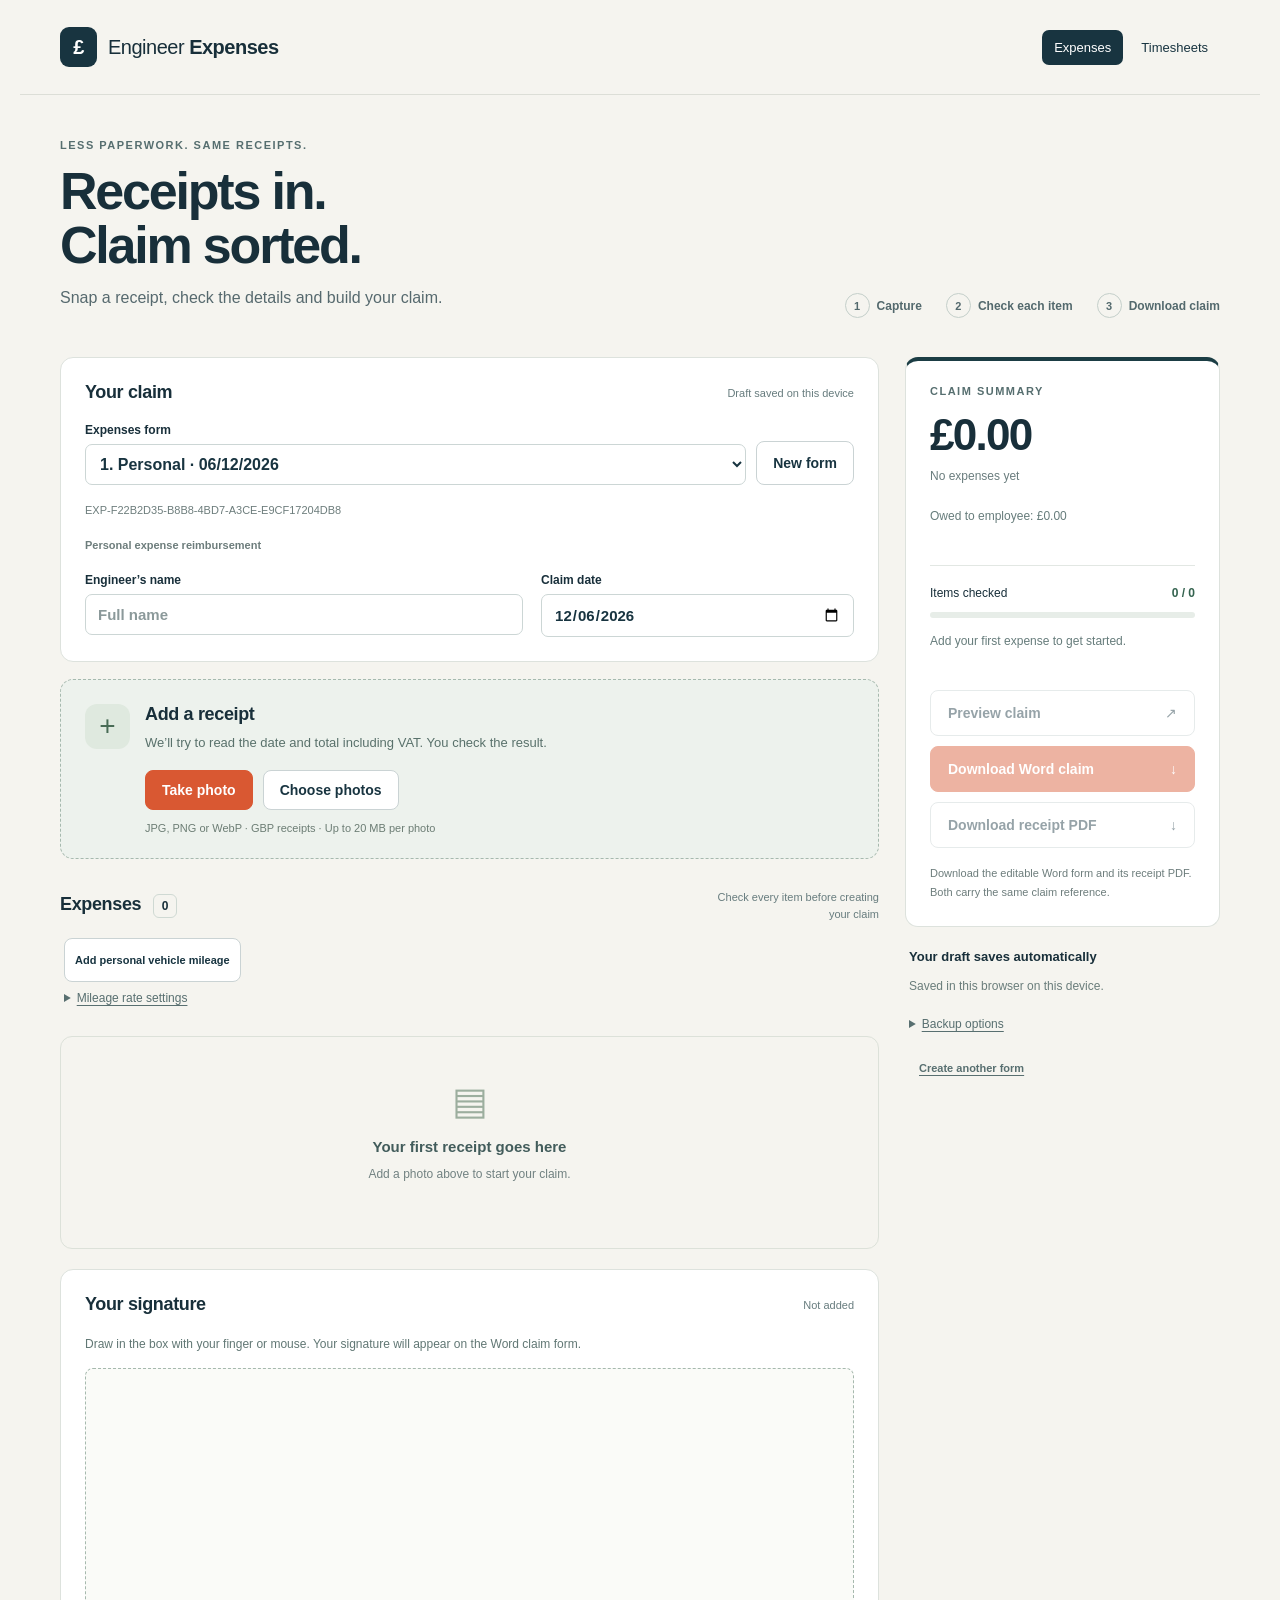
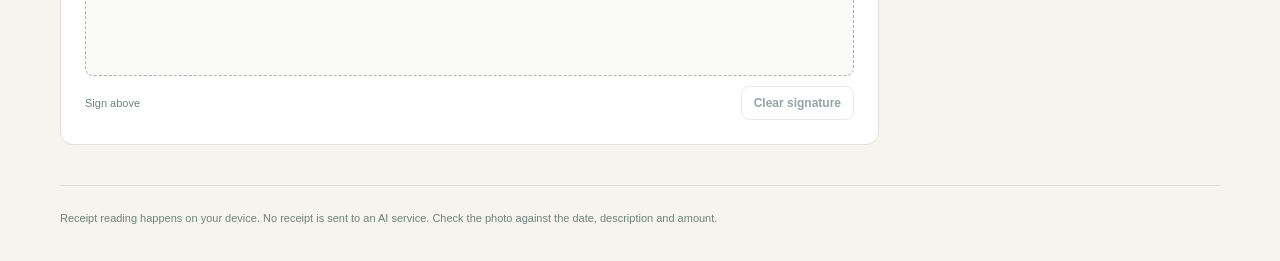
==== index.html @ 759368be "Split food expenses into shift and staying-away meal categories" ====
<!doctype html>
<html lang="en-GB">
<head><meta charset="utf-8"><meta name="viewport" content="width=device-width,initial-scale=1,viewport-fit=cover"><meta name="theme-color" content="#172c37"><meta name="apple-mobile-web-app-capable" content="yes"><meta name="apple-mobile-web-app-title" content="Expenses"><meta name="apple-mobile-web-app-status-bar-style" content="default"><title>Engineer Expenses</title><link rel="manifest" href="manifest.webmanifest"><link rel="apple-touch-icon" sizes="180x180" href="icons/icon-180.png"><link rel="icon" type="image/png" sizes="192x192" href="icons/icon-192.png"><link rel="stylesheet" href="style.css?v=forms-1"><script defer src="vendor/tesseract.min.js"></script><script defer src="vendor/jspdf.umd.min.js"></script><script defer src="core.js?v=food-types-1"></script><script defer src="claim-forms.js?v=forms-1"></script><script defer src="vendor/jszip.min.js"></script><script defer src="claim-export.js?v=forms-1"></script><script defer src="save-pdf.js"></script><script defer src="app.js?v=food-types-1"></script></head>
<body>
<header><div class="brand"><span class="brand-icon" aria-hidden="true">£</span><span>Engineer <strong>Expenses</strong></span></div><nav class="app-nav" aria-label="App sections"><a href="index.html" aria-current="page">Expenses</a><a href="timesheets.html">Timesheets</a></nav></header>
<main>
<section class="intro"><p class="eyebrow">LESS PAPERWORK. SAME RECEIPTS.</p><h1>Receipts in.<br>Claim sorted.</h1><p>Snap a receipt, check the details and build your claim.</p><div class="steps"><span><b>1</b> Capture</span><span><b>2</b> Check each item</span><span><b>3</b> Download claim</span></div></section>
<div class="workspace">
<div class="entry">
<section class="panel claim-details"><div class="section-heading"><h2>Your claim</h2><span id="save-status" role="status">Opening draft…</span></div>
<div class="form-picker"><label>Expenses form<select id="form-select" aria-label="Expenses form"></select></label><button type="button" id="add-form">New form</button></div>
<p id="form-reference" class="pack-note"></p><p id="form-purpose" class="pack-note"></p>
<div class="two-fields"><label>Engineer’s name<input id="engineer" autocomplete="name" maxlength="80" placeholder="Full name"></label><label>Claim date<input type="date" id="claim-date"></label></div></section>
<section class="capture panel"><div class="capture-mark" aria-hidden="true">+</div><div><h2>Add a receipt</h2><p>We’ll try to read the date and total including VAT. You check the result.</p></div><div class="capture-buttons"><button class="primary" id="camera">Take photo</button><button id="upload">Choose photos</button></div><small>JPG, PNG or WebP · GBP receipts · Up to 20 MB per photo</small><input hidden type="file" id="camera-file" accept="image/jpeg,image/png,image/webp" capture="environment"><input hidden type="file" id="receipt-file" multiple accept="image/jpeg,image/png,image/webp"></section>
<div class="section-heading receipt-heading"><h2>Expenses <span id="receipt-count">0</span></h2><span>Check every item before creating your claim</span></div>
<div id="receipts"></div>
<div id="reading" class="reading" hidden><div><span id="reading-text" role="status">Reading receipt…</span><button id="stop-reading" class="text-button">Enter manually</button></div><progress id="progress" max="1" value="0"></progress></div>
<section id="add-another" class="panel add-another" hidden aria-labelledby="add-another-title">
<h2 id="add-another-title">Add another receipt</h2>
<div class="receipt-add-buttons"><button type="button" class="primary" id="another-camera">Take photo</button><button type="button" id="another-upload">Choose photos</button></div>
</section>
<section id="mileage-tools" class="draft-tools"><button type="button" id="add-mileage">Add personal vehicle mileage</button><details><summary class="text-button">Mileage rate settings</summary><label>Company-approved rate (£ per mile, optional)<input id="mileage-rate" type="text" inputmode="decimal" maxlength="8" placeholder="Accounts calculates payment"></label><p>Leave blank to log miles for accounts to calculate. If entered, this rate applies to mileage on this form.</p></details></section>
<div id="empty" class="empty"><div aria-hidden="true">▤</div><h3>Your first receipt goes here</h3><p>Add a photo above to start your claim.</p></div>
<section class="panel signature-panel"><div class="section-heading"><h2>Your signature</h2><span id="signature-status" role="status">Not added</span></div><p id="signature-help">Draw in the box with your finger or mouse. Your signature will appear on the Word claim form.</p><canvas id="signature-pad" width="1000" height="400" aria-label="Draw your signature here" aria-describedby="signature-help"></canvas><div class="signature-actions"><span>Sign above</span><button id="clear-signature" type="button" disabled>Clear signature</button></div></section>
</div>
<aside><section class="panel summary"><p class="eyebrow">CLAIM SUMMARY</p><p class="total" id="total">£0.00</p><p id="items-summary">No expenses yet</p><p id="owed-summary" class="gate"></p><p id="mileage-summary" class="pack-note"></p><div class="divider"></div><div class="check-line"><span>Items checked</span><strong id="checked-count">0 / 0</strong></div><progress id="checked-progress" max="1" value="0"></progress><p id="gate-message" class="gate">Add your first receipt to get started.</p><button class="create" id="preview-claim" disabled>Preview claim <span aria-hidden="true">↗</span></button><button class="primary create" id="create-claim" disabled>Download Word claim <span aria-hidden="true">↓</span></button><button class="create" id="download-receipts" disabled>Download receipt PDF <span aria-hidden="true">↓</span></button><p class="pack-note">Download the editable Word form and its receipt PDF. Both carry the same claim reference.</p></section>
<section class="draft-tools"><h3>Your draft saves automatically</h3><p>Saved in this browser on this device.</p><details><summary class="text-button">Backup options</summary><p>Save a copy of all your forms, or import an earlier backup as additional forms.</p><div><button id="backup">Export all forms backup</button> <button id="restore">Import backup</button></div><input hidden type="file" id="backup-file" accept="application/json,.json"></details><button id="new-claim" class="text-button">Create another form</button></section></aside>
</div>
<footer>Receipt reading happens on your device. No receipt is sent to an AI service. Check the photo against the date, description and amount.</footer>
</main>
<div id="notice" role="status" hidden></div>
<dialog id="photo-dialog"><div class="dialog-heading"><h2 id="photo-title">Receipt</h2><button id="close-photo">Close</button></div><img id="large-photo" alt="Receipt photo for checking"><p>Check the total, date and description against your expense.</p></dialog>
<dialog id="save-dialog"><div class="dialog-heading"><h2>Save your file</h2><button id="close-save">Close</button></div><p id="save-file-name"></p><p id="save-instructions">Tap Save file. On iPhone, choose Save to Files, choose a folder and tap Save.</p><button class="primary" id="save-file">Save file</button><p id="save-result" role="status"></p></dialog>
<dialog id="form-dialog"><form id="new-form-fields"><div class="dialog-heading"><h2>New expenses form</h2><button type="button" id="close-form">Close</button></div><label>Form type<select id="new-form-type"><option value="personal">Personal expense reimbursement</option><option value="card">Company credit card expenditure</option></select></label><p>Your existing forms stay available in the form list.</p><button class="primary" type="submit">Create form</button></form></dialog>
<dialog id="mileage-dialog"><form id="mileage-fields"><div class="dialog-heading"><h2>Personal vehicle mileage</h2><button type="button" id="close-mileage">Close</button></div><label>Date<input id="mileage-date" type="date" required></label><label>Journey details / Notes<input id="mileage-notes" maxlength="160" required placeholder="From, to and work purpose"></label><label>Distance travelled (miles)<input id="mileage-miles" type="text" inputmode="decimal" required placeholder="e.g. 24.5"></label><label class="check"><input id="personal-vehicle" type="checkbox" required>I used my own personal vehicle for this work journey.</label><p id="mileage-error" role="alert"></p><button class="primary" type="submit">Add mileage</button></form></dialog>
</body></html>
---- style.css ----
*{box-sizing:border-box} :root{font-family:Inter,"Segoe UI",sans-serif;color:#182f3a;background:#f5f4ef;font-synthesis:none}body{margin:0}button,input{font:inherit}button{border:1px solid #cad3d4;border-radius:8px;padding:11px 16px;background:#fff;color:#183440;font-size:14px;font-weight:650;cursor:pointer}button:hover{background:#f0f4f4}button:focus-visible,input:focus-visible{outline:3px solid #eeb061;outline-offset:3px}button:disabled{cursor:not-allowed;opacity:.45}.primary{background:#d95832;color:white;border-color:#d95832}.primary:hover{background:#be4825}header{max-width:1240px;margin:auto;padding:27px 40px;display:flex;align-items:center;justify-content:space-between;border-bottom:1px solid #dcded7}.brand{display:flex;gap:11px;align-items:center;font-size:20px;letter-spacing:-.5px}.brand-icon{display:grid;place-items:center;background:#183440;color:white;width:37px;height:40px;border-radius:9px;font-weight:700}.privacy{font-size:12px;color:#52696c}main{max-width:1240px;margin:auto;padding:0 40px}.intro{position:relative;padding:44px 0 34px}.eyebrow{font-size:11px;letter-spacing:1.5px;font-weight:750;color:#566e6f;margin:0 0 13px}h1{font-size:52px;line-height:1.04;letter-spacing:-2.2px;margin:0 0 17px;font-weight:750}.intro>p:not(.eyebrow){color:#56696e;font-size:16px}.steps{display:flex;gap:24px;position:absolute;right:0;bottom:39px;font-size:12px;font-weight:600;color:#53696d}.steps span{display:flex;align-items:center;gap:7px}.steps b{width:25px;height:25px;border-radius:50%;border:1px solid #c4cfca;display:grid;place-items:center;font-size:11px}.workspace{display:grid;grid-template-columns:minmax(0,1fr) 315px;gap:26px;align-items:start}.panel{background:#fff;border:1px solid #dde2dd;border-radius:13px;padding:24px}.section-heading{display:flex;justify-content:space-between;align-items:center;gap:12px;margin-bottom:20px}h2{font-size:18px;margin:0;font-weight:700;letter-spacing:-.35px}.section-heading>span{font-size:11px;color:#677c7e}label{font-size:12px;font-weight:650;display:flex;flex-direction:column;gap:7px}input{width:100%;min-width:0;padding:11px 12px;border:1px solid #ccd6d5;border-radius:7px;color:#183440;background:#fff;font-size:15px}input::placeholder{color:#8b999a}.two-fields{display:grid;grid-template-columns:1.4fr 1fr;gap:18px}.capture{margin-top:17px;display:grid;grid-template-columns:45px 1fr;gap:0 15px;background:#edf2ed;border:1px dashed #a6b9ae}.capture-mark{width:45px;height:45px;border-radius:12px;display:grid;place-items:center;background:#dfe9df;color:#486b55;font-size:28px}.capture p{font-size:13px;color:#59716b;margin:8px 0 18px;line-height:1.5}.capture-buttons{grid-column:2;display:flex;gap:10px}.capture small{grid-column:2;font-size:11px;color:#6c7d74;margin-top:12px}.receipt-heading{margin:30px 0 16px}.receipt-heading h2 span{display:inline-grid;place-items:center;border:1px solid #cfd9d3;border-radius:6px;min-width:24px;height:24px;font-size:12px;margin-left:7px}.receipt-heading>span{max-width:180px;text-align:right;line-height:1.5}.empty{text-align:center;padding:42px 15px 55px;color:#718181;border:1px solid #dce1d9;border-radius:12px}.empty>div{font-size:38px;color:#9cae9e}.empty h3{font-size:15px;color:#425c5b;margin-bottom:7px}.empty p{font-size:12px}.summary{border-top:4px solid #1b3d44;position:sticky;top:20px}.summary .total{font-size:44px;letter-spacing:-1.7px;font-weight:700;margin:0}.summary #items-summary{font-size:12px;color:#6a7d7e;margin:9px 0 24px}.divider{border-top:1px solid #e2e7e3;margin:0 0 20px}.check-line{display:flex;justify-content:space-between;font-size:12px}.check-line strong{font-size:12px;color:#34634f}progress{appearance:none;width:100%;height:6px;display:block;border:0;background:#e7ede8;border-radius:5px;margin-top:12px;overflow:hidden}progress::-webkit-progress-bar{background:#e7ede8}progress::-webkit-progress-value{background:#47775a;border-radius:5px}.gate{font-size:12px;line-height:1.6;min-height:38px;color:#667c7b;margin:14px 0 20px}.create{width:100%;display:flex;justify-content:space-between;padding:14px 17px}.pack-note{font-size:11px;line-height:1.7;color:#6d7d7c;margin:16px 0 0}.draft-tools{padding:22px 4px}.draft-tools h3{font-size:13px;margin:0}.draft-tools p{font-size:12px;line-height:1.7;color:#6a7d7b}.draft-tools>div{display:flex;gap:8px}.draft-tools button{font-size:11px;padding:9px 10px}.text-button{background:none;border:0;padding:9px 0;text-decoration:underline;text-underline-offset:3px;font-size:12px;color:#586f70}.draft-tools>.text-button{margin-top:13px}.receipt{background:#fff;border:1px solid #dce3de;border-radius:12px;margin-bottom:17px;padding:20px}.receipt.checked{border-color:#9fbdab}.receipt-top{display:flex;justify-content:space-between;align-items:center;margin-bottom:17px}.receipt-top h3{font-size:14px;margin:0}.badge{font-size:10px;letter-spacing:.3px;color:#946422;background:#fff2da;border-radius:5px;padding:5px 8px}.checked .badge{color:#3d6a50;background:#e8f1e8}.receipt-content{display:grid;grid-template-columns:110px minmax(0,1fr);gap:18px}.thumbnail{height:143px;padding:4px;background:#f3f4f0;overflow:hidden;display:block;width:110px}.thumbnail img{height:100%;width:100%;object-fit:contain}.image-tools{display:flex;justify-content:space-between;margin-top:5px}.image-tools button{font-size:11px;padding:5px 0}.expense-fields{display:grid;grid-template-columns:1fr 1fr;gap:12px}.expense-fields .description{grid-column:1/-1}.expense-fields label{font-size:11px}.expense-fields input{font-size:14px}.check{display:flex;flex-direction:row;align-items:flex-start;gap:9px;font-size:12px;line-height:1.5;margin-top:19px;padding:13px;border-radius:7px;background:#f3f5f1;color:#425e55}.check input{width:18px;height:18px;margin:0;flex-shrink:0;accent-color:#46765b}.receipt-hint{font-size:11px;line-height:1.6;color:#71817c;margin:12px 0 0}.reading{border-radius:9px;padding:13px 18px;background:#fff5e6;margin-top:15px}.reading>div{display:flex;justify-content:space-between;align-items:center;font-size:12px}.reading[hidden]{display:none}footer{border-top:1px solid #dce2da;margin-top:40px;padding:23px 0 33px;color:#73817b;font-size:11px;line-height:1.7}#notice{position:fixed;bottom:20px;left:50%;transform:translateX(-50%);background:#1b3d44;color:#fff;box-shadow:0 7px 30px #0002;padding:14px 22px;border-radius:9px;max-width:90vw;font-size:13px;z-index:5}#notice.error{background:#8f352b}dialog{border:0;border-radius:12px;padding:20px;width:min(90vw,780px);max-height:92vh;color:#183440}dialog::backdrop{background:#132b38ba}.dialog-heading{display:flex;justify-content:space-between;align-items:center;margin-bottom:16px}dialog img{display:block;max-width:100%;height:auto;margin:auto}dialog p{font-size:12px;color:#677b74}.remove{color:#955443!important} @media(min-width:950px){aside{position:sticky;top:20px}}@media(max-width:950px){.steps{position:static;margin-top:26px}.workspace{grid-template-columns:minmax(0,1fr) 280px;gap:20px}header{padding:22px 25px}main{padding:0 25px}.panel{padding:20px}.receipt-content{grid-template-columns:85px 1fr;gap:13px}.thumbnail{width:85px}.expense-fields{gap:9px}}@media(max-width:700px){header{padding:18px 20px}.brand{font-size:17px}.privacy{display:none}main{padding:0 18px}.intro{padding:30px 0 27px}h1{font-size:43px}.intro>p:not(.eyebrow){font-size:14px}.steps{gap:16px;font-size:10px}.workspace{grid-template-columns:1fr}.panel{padding:19px}.two-fields{grid-template-columns:1fr;gap:14px}.capture{grid-template-columns:35px 1fr;gap:0 12px}.capture-mark{width:35px;height:38px}.capture-buttons{grid-column:1/-1;margin-top:0}.capture-buttons button{flex:1}.capture small{grid-column:1/-1}.receipt{padding:16px}.receipt-content{grid-template-columns:75px 1fr;gap:12px}.thumbnail{width:75px;height:139px}.expense-fields{grid-template-columns:1fr}.expense-fields .description{grid-column:auto}.receipt-heading>span{font-size:10px;max-width:145px}.receipt-heading{margin-top:24px}.summary{position:static}.summary .total{font-size:40px}.gate{min-height:0}.draft-tools{padding:20px 2px}footer{margin-top:13px}.check{font-size:11px}.expense-fields input{font-size:16px;padding:9px}.section-heading>span{font-size:10px}}

#preview-claim{margin-bottom:10px}

.signature-panel{margin-top:20px}.signature-panel>p{font-size:12px;color:#617774;line-height:1.6;margin:0 0 14px}#signature-pad{display:block;width:100%;height:auto;aspect-ratio:2.5;touch-action:none;user-select:none;-webkit-user-select:none;border:1px dashed #a6b9ae;border-radius:8px;background:#fafbf8;cursor:crosshair}.signature-actions{display:flex;justify-content:space-between;align-items:center;margin-top:10px}.signature-actions span{font-size:11px;color:#74817a}.signature-actions button{font-size:12px;padding:9px 12px}

#save-dialog{width:min(90vw,480px)}#save-file-name{overflow-wrap:anywhere;font-weight:650}#save-instructions,#save-result{font-size:13px;line-height:1.6}

/* A steady phone shell: the claim scrolls inside the available screen. */
html { width:100%; -webkit-text-size-adjust:100%; }
body { max-width:100%; }
@media (max-width:700px) {
  html { height:100%; overflow:hidden; overscroll-behavior:none; }
  body { width:100%; height:100vh; height:100dvh; display:flex; flex-direction:column; overflow:hidden; overscroll-behavior:none; }
  header { flex:0 0 auto; width:100%; max-width:none; padding:calc(12px + env(safe-area-inset-top, 0px)) max(16px, env(safe-area-inset-right, 0px)) 12px max(16px, env(safe-area-inset-left, 0px)); background:#f5f4ef; }
  main { flex:1 1 auto; min-height:0; min-width:0; width:100%; max-width:none; padding:0 max(12px, env(safe-area-inset-right, 0px)) calc(18px + env(safe-area-inset-bottom, 0px)) max(12px, env(safe-area-inset-left, 0px)); overflow-y:auto; overflow-x:hidden; overscroll-behavior-y:contain; touch-action:pan-y pinch-zoom; -webkit-overflow-scrolling:touch; }
  .intro { display:none; }
  .workspace { padding-top:14px; min-width:0; }
  .workspace > *, .entry > *, .expense-fields, .two-fields > *, .capture > div { min-width:0; }
  .panel { padding:16px; }
  input:not([type="checkbox"]), select, textarea { font-size:16px; max-width:100%; min-height:44px; }
  .receipt-content { grid-template-columns:75px minmax(0,1fr); }
  .capture-buttons { flex-wrap:wrap; }
  .capture-buttons button { min-height:44px; }
  .image-tools { flex-direction:column; align-items:flex-start; gap:0; }
  .image-tools button { min-height:36px; }
  .draft-tools > div { flex-wrap:wrap; }
  .draft-tools button, .signature-actions button { min-height:44px; }
  .signature-actions { flex-wrap:wrap; gap:8px; }
  .section-heading { flex-wrap:wrap; }
  .check { font-size:12px; }
  .receipt-hint, .draft-tools p, .pack-note { overflow-wrap:anywhere; }
  dialog { max-width:calc(100vw - 24px); max-height:calc(100dvh - 32px); overflow:auto; overscroll-behavior:contain; }
  #notice { bottom:calc(12px + env(safe-area-inset-bottom, 0px)); }
}

.app-nav{display:flex;gap:6px;font-size:13px}.app-nav a{padding:10px 12px;border-radius:7px;text-decoration:none;color:#183440}.app-nav a[aria-current]{background:#183440;color:#fff}@media(max-width:700px){header:has(.app-nav){flex-wrap:wrap;gap:8px;padding-top:max(10px,env(safe-area-inset-top));padding-bottom:8px}header:has(.app-nav) .brand{font-size:15px}header:has(.app-nav) .brand-icon{width:28px;height:30px}.app-nav{font-size:12px;gap:2px}.app-nav a{padding:9px 8px}}


.receipt [hidden], .add-another[hidden] { display:none; }
.receipt:has(.receipt-details[hidden]) { padding:0; }
.receipt-toggle { display:flex; align-items:center; gap:10px; width:100%; min-height:44px; padding:12px 14px; text-align:left; }
.receipt-toggle-label { flex:1; min-width:0; overflow-wrap:anywhere; }
.receipt-toggle strong { white-space:nowrap; }
.receipt-details { margin-top:14px; }
.receipt-details select { width:100%; min-width:0; padding:9px 10px; font:inherit; font-size:16px; color:inherit; border:1px solid #ccd9d2; border-radius:7px; background:white; }

.form-picker { display:flex; align-items:end; gap:10px; margin-bottom:12px; }
.form-picker label { flex:1; min-width:0; }
select { width:100%; min-width:0; font:inherit; font-size:16px; padding:10px; border:1px solid #ccd6d5; border-radius:7px; background:#fff; color:#183440; }
.form-picker button { flex-shrink:0; min-height:44px; }
#form-reference { overflow-wrap:anywhere; font-size:11px; }
#form-purpose { margin-bottom:18px; font-weight:650; }
.missing-field, input[aria-invalid="true"], select[aria-invalid="true"] { border:2px solid #b93727!important; background:#fff4ee!important; }
.missing-field:focus { outline:2px solid #eeb061; }
#mileage-tools { padding-top:0; }
#mileage-tools > button { min-height:44px; }
#mileage-tools label { margin-top:12px; }
#form-dialog label, #mileage-dialog label { margin:14px 0; }
#form-dialog select, #mileage-dialog input { font-size:16px; }
#mileage-error { color:#b93727; }
.mileage-value { font-size:13px; font-weight:650; }
#download-receipts { margin-top:10px; }
.add-another { margin:12px 0 18px; }
.receipt-add-buttons { display:flex; flex-wrap:wrap; gap:8px; margin-top:10px; }
.receipt-add-buttons button { min-height:44px; }
@media(max-width:700px) {
 .receipt-toggle { gap:7px; padding:12px 10px; font-size:12px; }
 .receipt-details select { min-height:44px; }
}
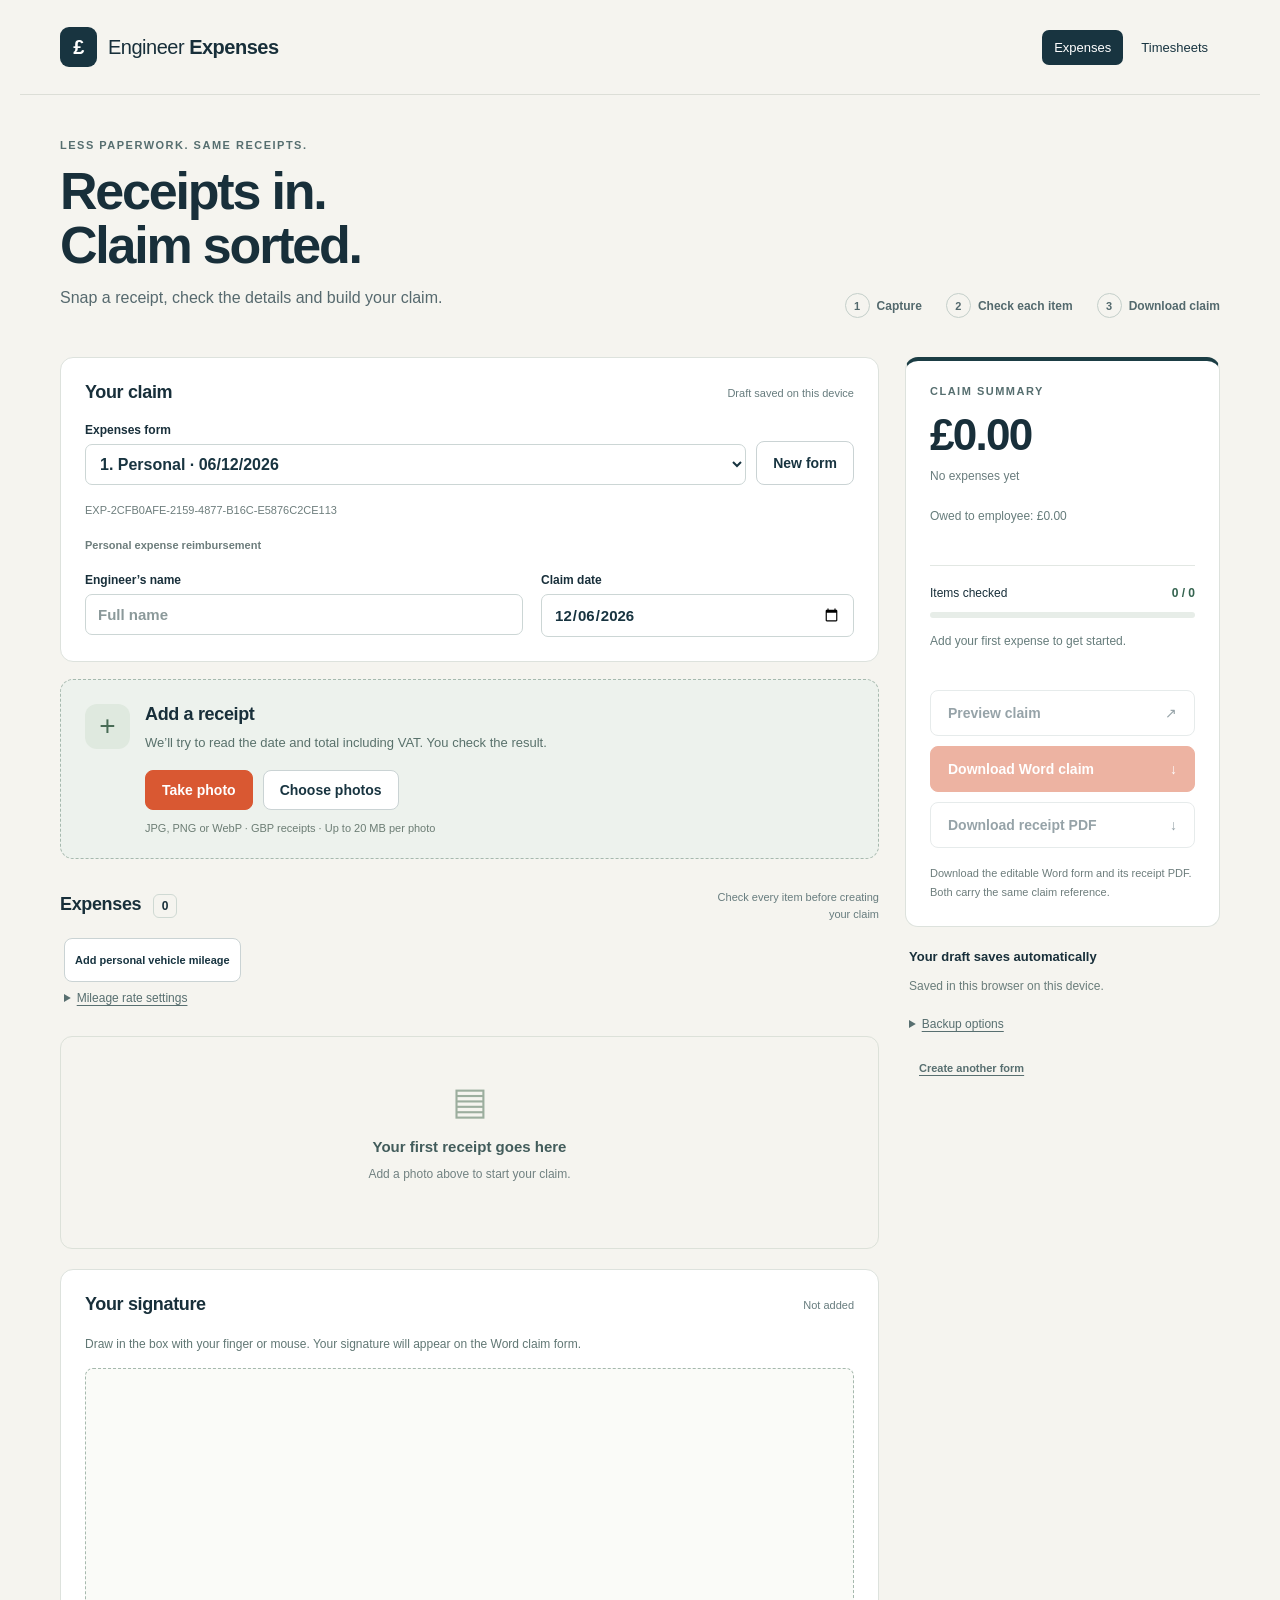
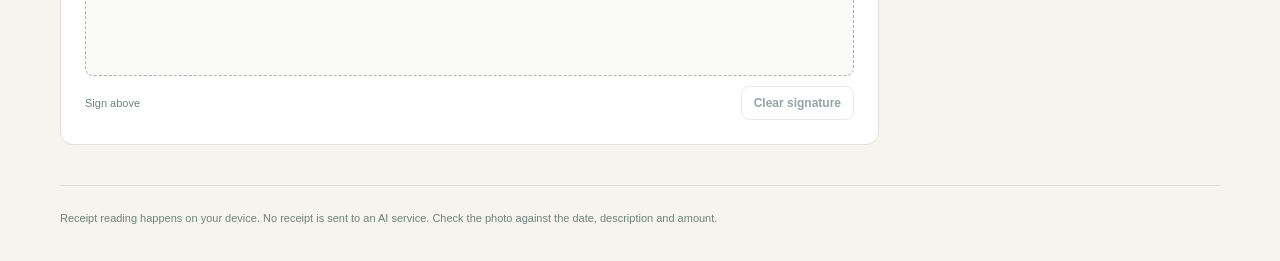
==== commit 288e1924: "Match editable Word exports to original branded expense claim form" ====
--- a/index.html
+++ b/index.html
@@ -1,6 +1,6 @@
 <!doctype html>
 <html lang="en-GB">
-<head><meta charset="utf-8"><meta name="viewport" content="width=device-width,initial-scale=1,viewport-fit=cover"><meta name="theme-color" content="#172c37"><meta name="apple-mobile-web-app-capable" content="yes"><meta name="apple-mobile-web-app-title" content="Expenses"><meta name="apple-mobile-web-app-status-bar-style" content="default"><title>Engineer Expenses</title><link rel="manifest" href="manifest.webmanifest"><link rel="apple-touch-icon" sizes="180x180" href="icons/icon-180.png"><link rel="icon" type="image/png" sizes="192x192" href="icons/icon-192.png"><link rel="stylesheet" href="style.css?v=forms-1"><script defer src="vendor/tesseract.min.js"></script><script defer src="vendor/jspdf.umd.min.js"></script><script defer src="core.js?v=food-types-1"></script><script defer src="claim-forms.js?v=forms-1"></script><script defer src="vendor/jszip.min.js"></script><script defer src="claim-export.js?v=forms-1"></script><script defer src="save-pdf.js"></script><script defer src="app.js?v=food-types-1"></script></head>
+<head><meta charset="utf-8"><meta name="viewport" content="width=device-width,initial-scale=1,viewport-fit=cover"><meta name="theme-color" content="#172c37"><meta name="apple-mobile-web-app-capable" content="yes"><meta name="apple-mobile-web-app-title" content="Expenses"><meta name="apple-mobile-web-app-status-bar-style" content="default"><title>Engineer Expenses</title><link rel="manifest" href="manifest.webmanifest"><link rel="apple-touch-icon" sizes="180x180" href="icons/icon-180.png"><link rel="icon" type="image/png" sizes="192x192" href="icons/icon-192.png"><link rel="stylesheet" href="style.css?v=forms-1"><script defer src="vendor/tesseract.min.js"></script><script defer src="vendor/jspdf.umd.min.js"></script><script defer src="core.js?v=food-types-1"></script><script defer src="claim-forms.js?v=forms-1"></script><script defer src="vendor/jszip.min.js"></script><script defer src="claim-export.js?v=original-form-1"></script><script defer src="save-pdf.js"></script><script defer src="app.js?v=food-types-1"></script></head>
 <body>
 <header><div class="brand"><span class="brand-icon" aria-hidden="true">£</span><span>Engineer <strong>Expenses</strong></span></div><nav class="app-nav" aria-label="App sections"><a href="index.html" aria-current="page">Expenses</a><a href="timesheets.html">Timesheets</a></nav></header>
 <main>
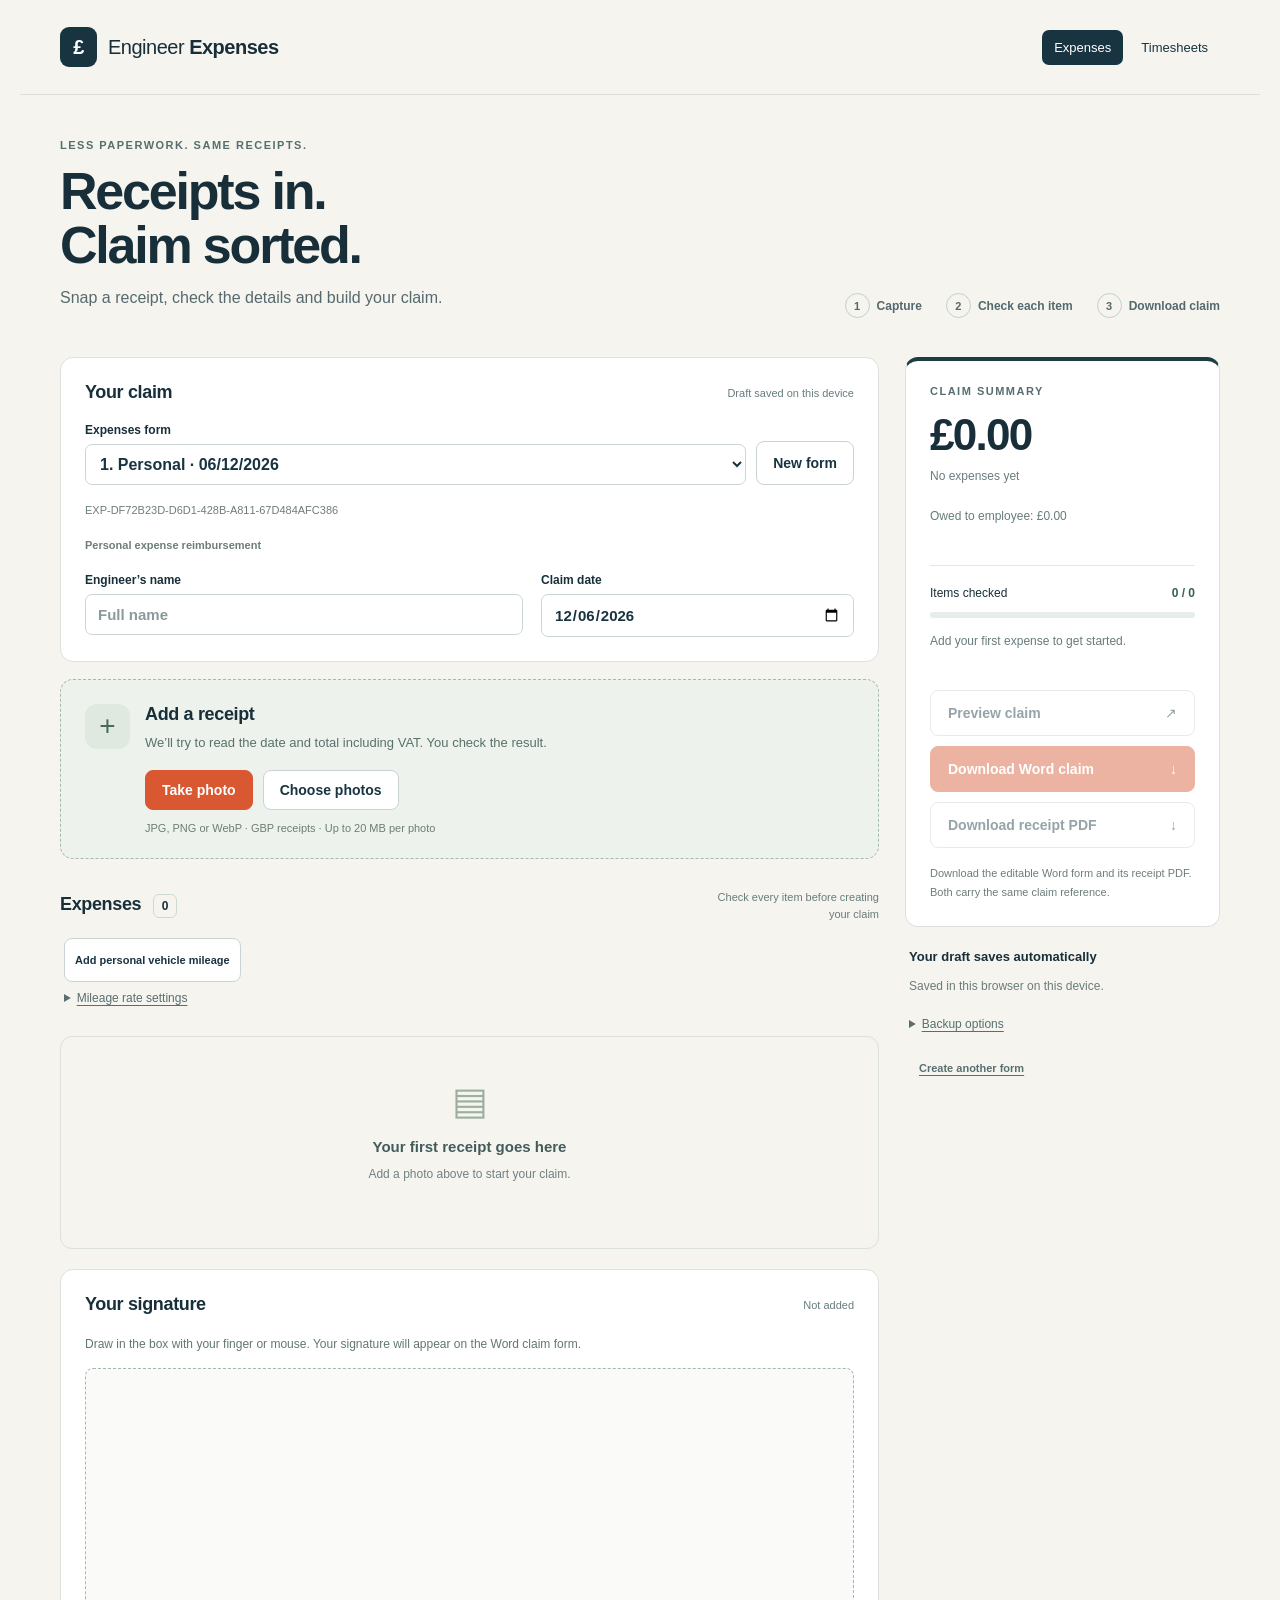
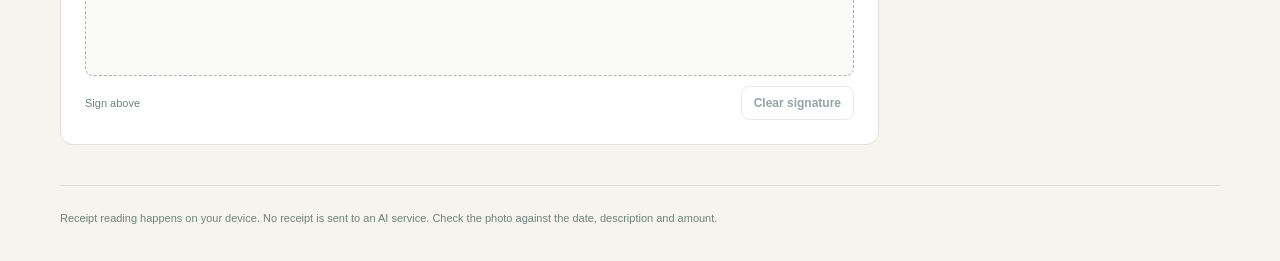
==== commit ad9915e6: "Require receipt VAT review and separate mileage from receipt VAT totals" ====
--- a/index.html
+++ b/index.html
@@ -1,6 +1,6 @@
 <!doctype html>
 <html lang="en-GB">
-<head><meta charset="utf-8"><meta name="viewport" content="width=device-width,initial-scale=1,viewport-fit=cover"><meta name="theme-color" content="#172c37"><meta name="apple-mobile-web-app-capable" content="yes"><meta name="apple-mobile-web-app-title" content="Expenses"><meta name="apple-mobile-web-app-status-bar-style" content="default"><title>Engineer Expenses</title><link rel="manifest" href="manifest.webmanifest"><link rel="apple-touch-icon" sizes="180x180" href="icons/icon-180.png"><link rel="icon" type="image/png" sizes="192x192" href="icons/icon-192.png"><link rel="stylesheet" href="style.css?v=forms-1"><script defer src="vendor/tesseract.min.js"></script><script defer src="vendor/jspdf.umd.min.js"></script><script defer src="core.js?v=food-types-1"></script><script defer src="claim-forms.js?v=forms-1"></script><script defer src="vendor/jszip.min.js"></script><script defer src="claim-export.js?v=original-form-1"></script><script defer src="save-pdf.js"></script><script defer src="app.js?v=food-types-1"></script></head>
+<head><meta charset="utf-8"><meta name="viewport" content="width=device-width,initial-scale=1,viewport-fit=cover"><meta name="theme-color" content="#172c37"><meta name="apple-mobile-web-app-capable" content="yes"><meta name="apple-mobile-web-app-title" content="Expenses"><meta name="apple-mobile-web-app-status-bar-style" content="default"><title>Engineer Expenses</title><link rel="manifest" href="manifest.webmanifest"><link rel="apple-touch-icon" sizes="180x180" href="icons/icon-180.png"><link rel="icon" type="image/png" sizes="192x192" href="icons/icon-192.png"><link rel="stylesheet" href="style.css?v=vat-1"><script defer src="vendor/tesseract.min.js"></script><script defer src="vendor/jspdf.umd.min.js"></script><script defer src="core.js?v=vat-1"></script><script defer src="claim-forms.js?v=vat-1"></script><script defer src="vendor/jszip.min.js"></script><script defer src="claim-export.js?v=vat-1"></script><script defer src="save-pdf.js"></script><script defer src="app.js?v=vat-1"></script></head>
 <body>
 <header><div class="brand"><span class="brand-icon" aria-hidden="true">£</span><span>Engineer <strong>Expenses</strong></span></div><nav class="app-nav" aria-label="App sections"><a href="index.html" aria-current="page">Expenses</a><a href="timesheets.html">Timesheets</a></nav></header>
 <main>
--- a/style.css
+++ b/style.css
@@ -68,3 +68,5 @@
  .receipt-toggle { gap:7px; padding:12px 10px; font-size:12px; }
  .receipt-details select { min-height:44px; }
 }
+
+.vat-options{margin:0;min-width:0;border:1px solid #ccd6d8;border-radius:12px;padding:12px}.vat-options legend{padding:0 5px;font-weight:700}.vat-buttons{display:flex;flex-wrap:wrap;gap:8px}.vat-buttons button{flex:1;min-width:100px;padding:12px 8px;border:1px solid #a9b9be;background:#fff;color:#183440}.vat-buttons button[aria-pressed="true"]{background:#183440;color:#fff;border-color:#183440}.custom-vat{margin-top:12px}.vat-breakdown{font-size:13px;margin:10px 0 0}.vat-options.missing-field{border:2px solid #b9271a}.custom-vat[hidden]{display:none}
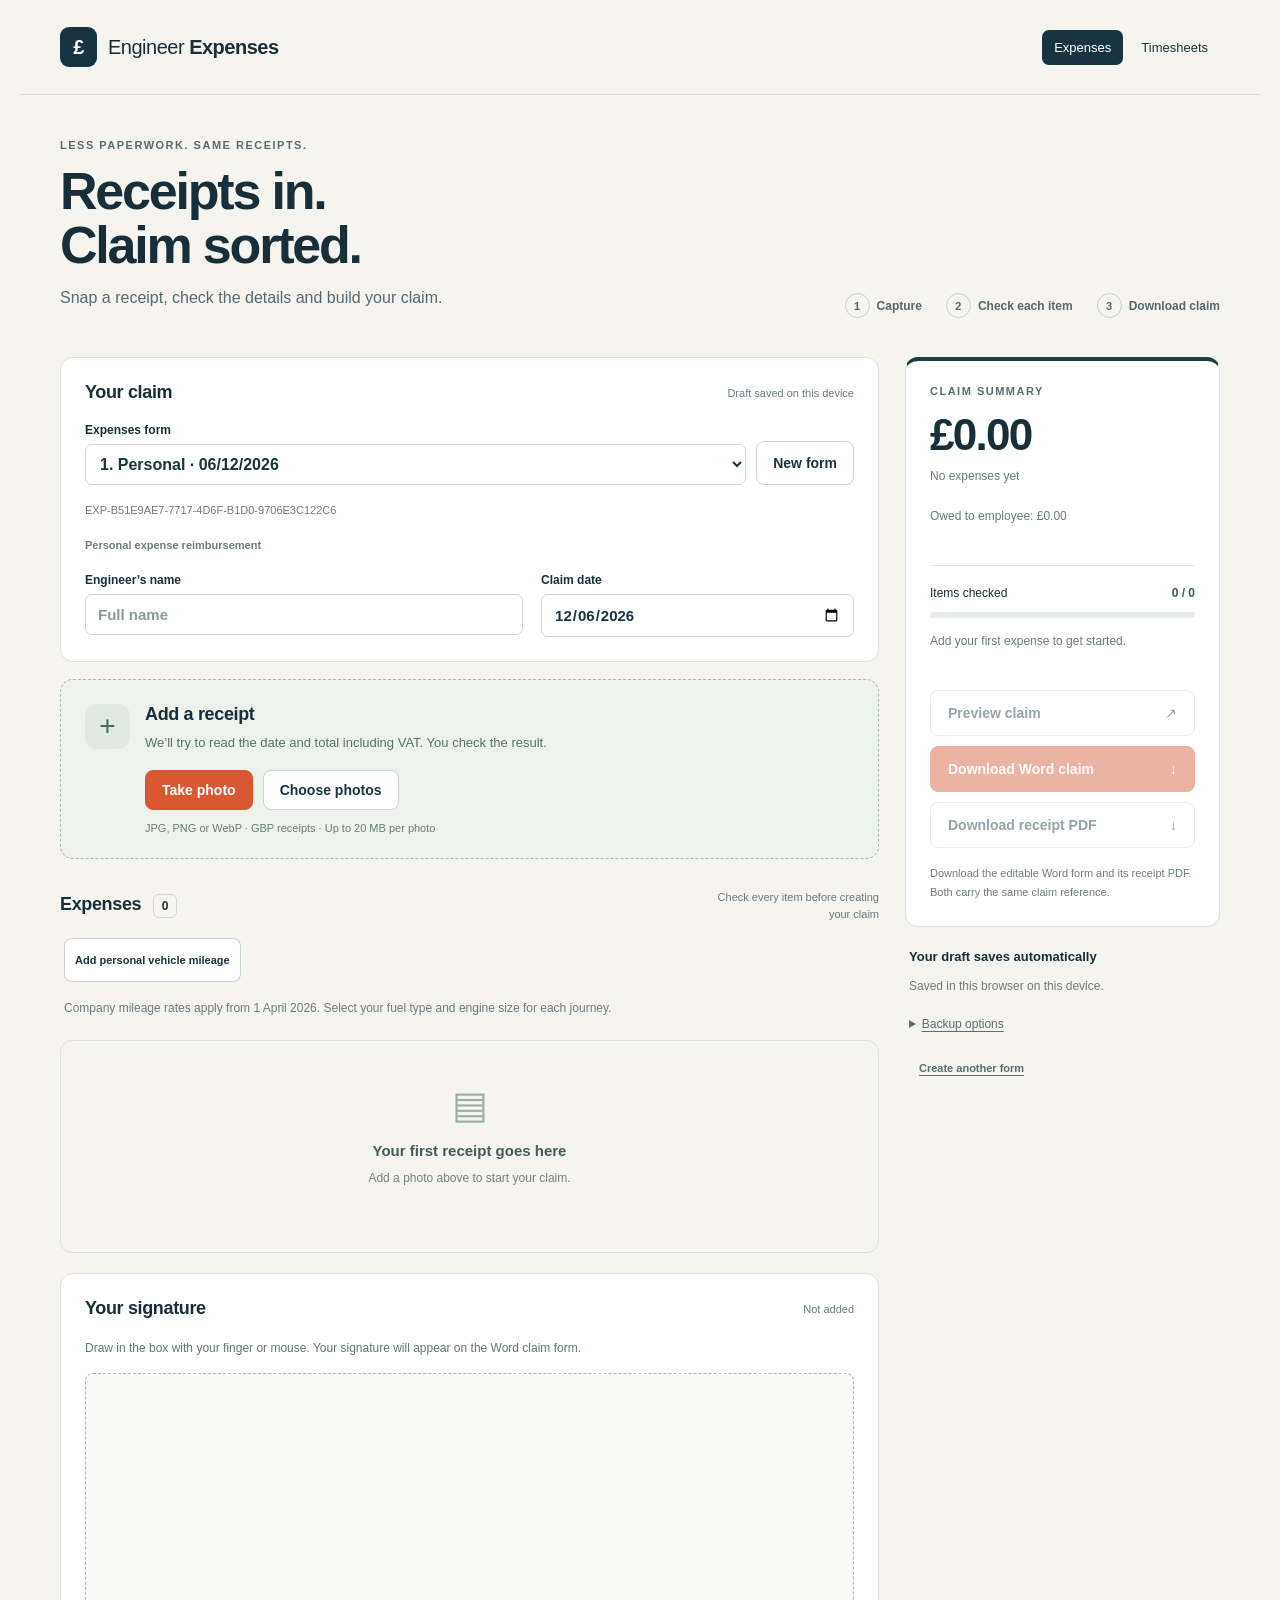
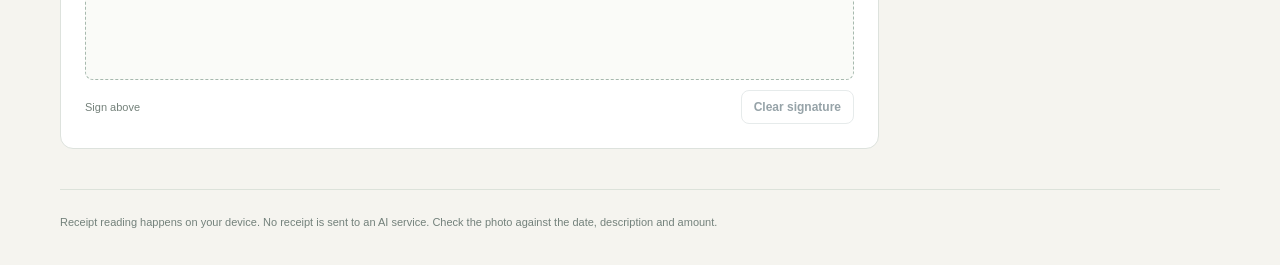
==== commit 0940f8f8: "Calculate personal mileage using company fuel and engine rates from April 2026" ====
--- a/index.html
+++ b/index.html
@@ -1,6 +1,6 @@
 <!doctype html>
 <html lang="en-GB">
-<head><meta charset="utf-8"><meta name="viewport" content="width=device-width,initial-scale=1,viewport-fit=cover"><meta name="theme-color" content="#172c37"><meta name="apple-mobile-web-app-capable" content="yes"><meta name="apple-mobile-web-app-title" content="Expenses"><meta name="apple-mobile-web-app-status-bar-style" content="default"><title>Engineer Expenses</title><link rel="manifest" href="manifest.webmanifest"><link rel="apple-touch-icon" sizes="180x180" href="icons/icon-180.png"><link rel="icon" type="image/png" sizes="192x192" href="icons/icon-192.png"><link rel="stylesheet" href="style.css?v=vat-1"><script defer src="vendor/tesseract.min.js"></script><script defer src="vendor/jspdf.umd.min.js"></script><script defer src="core.js?v=vat-1"></script><script defer src="claim-forms.js?v=vat-1"></script><script defer src="vendor/jszip.min.js"></script><script defer src="claim-export.js?v=vat-1"></script><script defer src="save-pdf.js"></script><script defer src="app.js?v=vat-1"></script></head>
+<head><meta charset="utf-8"><meta name="viewport" content="width=device-width,initial-scale=1,viewport-fit=cover"><meta name="theme-color" content="#172c37"><meta name="apple-mobile-web-app-capable" content="yes"><meta name="apple-mobile-web-app-title" content="Expenses"><meta name="apple-mobile-web-app-status-bar-style" content="default"><title>Engineer Expenses</title><link rel="manifest" href="manifest.webmanifest"><link rel="apple-touch-icon" sizes="180x180" href="icons/icon-180.png"><link rel="icon" type="image/png" sizes="192x192" href="icons/icon-192.png"><link rel="stylesheet" href="style.css?v=vat-1"><script defer src="vendor/tesseract.min.js"></script><script defer src="vendor/jspdf.umd.min.js"></script><script defer src="core.js?v=mileage-rates-1"></script><script defer src="claim-forms.js?v=mileage-rates-1"></script><script defer src="vendor/jszip.min.js"></script><script defer src="claim-export.js?v=mileage-rates-1"></script><script defer src="save-pdf.js"></script><script defer src="app.js?v=mileage-rates-1"></script></head>
 <body>
 <header><div class="brand"><span class="brand-icon" aria-hidden="true">£</span><span>Engineer <strong>Expenses</strong></span></div><nav class="app-nav" aria-label="App sections"><a href="index.html" aria-current="page">Expenses</a><a href="timesheets.html">Timesheets</a></nav></header>
 <main>
@@ -19,7 +19,7 @@
 <h2 id="add-another-title">Add another receipt</h2>
 <div class="receipt-add-buttons"><button type="button" class="primary" id="another-camera">Take photo</button><button type="button" id="another-upload">Choose photos</button></div>
 </section>
-<section id="mileage-tools" class="draft-tools"><button type="button" id="add-mileage">Add personal vehicle mileage</button><details><summary class="text-button">Mileage rate settings</summary><label>Company-approved rate (£ per mile, optional)<input id="mileage-rate" type="text" inputmode="decimal" maxlength="8" placeholder="Accounts calculates payment"></label><p>Leave blank to log miles for accounts to calculate. If entered, this rate applies to mileage on this form.</p></details></section>
+<section id="mileage-tools" class="draft-tools"><button type="button" id="add-mileage">Add personal vehicle mileage</button><p class="pack-note">Company mileage rates apply from 1 April 2026. Select your fuel type and engine size for each journey.</p></section>
 <div id="empty" class="empty"><div aria-hidden="true">▤</div><h3>Your first receipt goes here</h3><p>Add a photo above to start your claim.</p></div>
 <section class="panel signature-panel"><div class="section-heading"><h2>Your signature</h2><span id="signature-status" role="status">Not added</span></div><p id="signature-help">Draw in the box with your finger or mouse. Your signature will appear on the Word claim form.</p><canvas id="signature-pad" width="1000" height="400" aria-label="Draw your signature here" aria-describedby="signature-help"></canvas><div class="signature-actions"><span>Sign above</span><button id="clear-signature" type="button" disabled>Clear signature</button></div></section>
 </div>
@@ -32,6 +32,6 @@
 <dialog id="photo-dialog"><div class="dialog-heading"><h2 id="photo-title">Receipt</h2><button id="close-photo">Close</button></div><img id="large-photo" alt="Receipt photo for checking"><p>Check the total, date and description against your expense.</p></dialog>
 <dialog id="save-dialog"><div class="dialog-heading"><h2>Save your file</h2><button id="close-save">Close</button></div><p id="save-file-name"></p><p id="save-instructions">Tap Save file. On iPhone, choose Save to Files, choose a folder and tap Save.</p><button class="primary" id="save-file">Save file</button><p id="save-result" role="status"></p></dialog>
 <dialog id="form-dialog"><form id="new-form-fields"><div class="dialog-heading"><h2>New expenses form</h2><button type="button" id="close-form">Close</button></div><label>Form type<select id="new-form-type"><option value="personal">Personal expense reimbursement</option><option value="card">Company credit card expenditure</option></select></label><p>Your existing forms stay available in the form list.</p><button class="primary" type="submit">Create form</button></form></dialog>
-<dialog id="mileage-dialog"><form id="mileage-fields"><div class="dialog-heading"><h2>Personal vehicle mileage</h2><button type="button" id="close-mileage">Close</button></div><label>Date<input id="mileage-date" type="date" required></label><label>Journey details / Notes<input id="mileage-notes" maxlength="160" required placeholder="From, to and work purpose"></label><label>Distance travelled (miles)<input id="mileage-miles" type="text" inputmode="decimal" required placeholder="e.g. 24.5"></label><label class="check"><input id="personal-vehicle" type="checkbox" required>I used my own personal vehicle for this work journey.</label><p id="mileage-error" role="alert"></p><button class="primary" type="submit">Add mileage</button></form></dialog>
+<dialog id="mileage-dialog"><form id="mileage-fields"><div class="dialog-heading"><h2>Personal vehicle mileage</h2><button type="button" id="close-mileage">Close</button></div><label>Date<input id="mileage-date" type="date" required></label><label>Journey details / Notes<input id="mileage-notes" maxlength="160" required placeholder="From, to and work purpose"></label><label>Distance travelled (miles)<input id="mileage-miles" type="text" inputmode="decimal" required placeholder="e.g. 24.5"></label><label>Fuel type<select id="mileage-fuel" required><option value="">Select fuel type</option><option value="petrol">Petrol</option><option value="diesel">Diesel</option></select></label><label>Engine size<select id="mileage-engine-band" required><option value="">Select engine size</option><option value="small">1600cc or less</option><option value="medium">1601cc to 2000cc</option><option value="large">Over 2000cc</option></select></label><p id="mileage-payment" class="pack-note"></p><label class="check"><input id="personal-vehicle" type="checkbox" required>I used my own personal vehicle for this work journey.</label><p id="mileage-error" role="alert"></p><button class="primary" type="submit">Add mileage</button></form></dialog>
 </body></html>
 
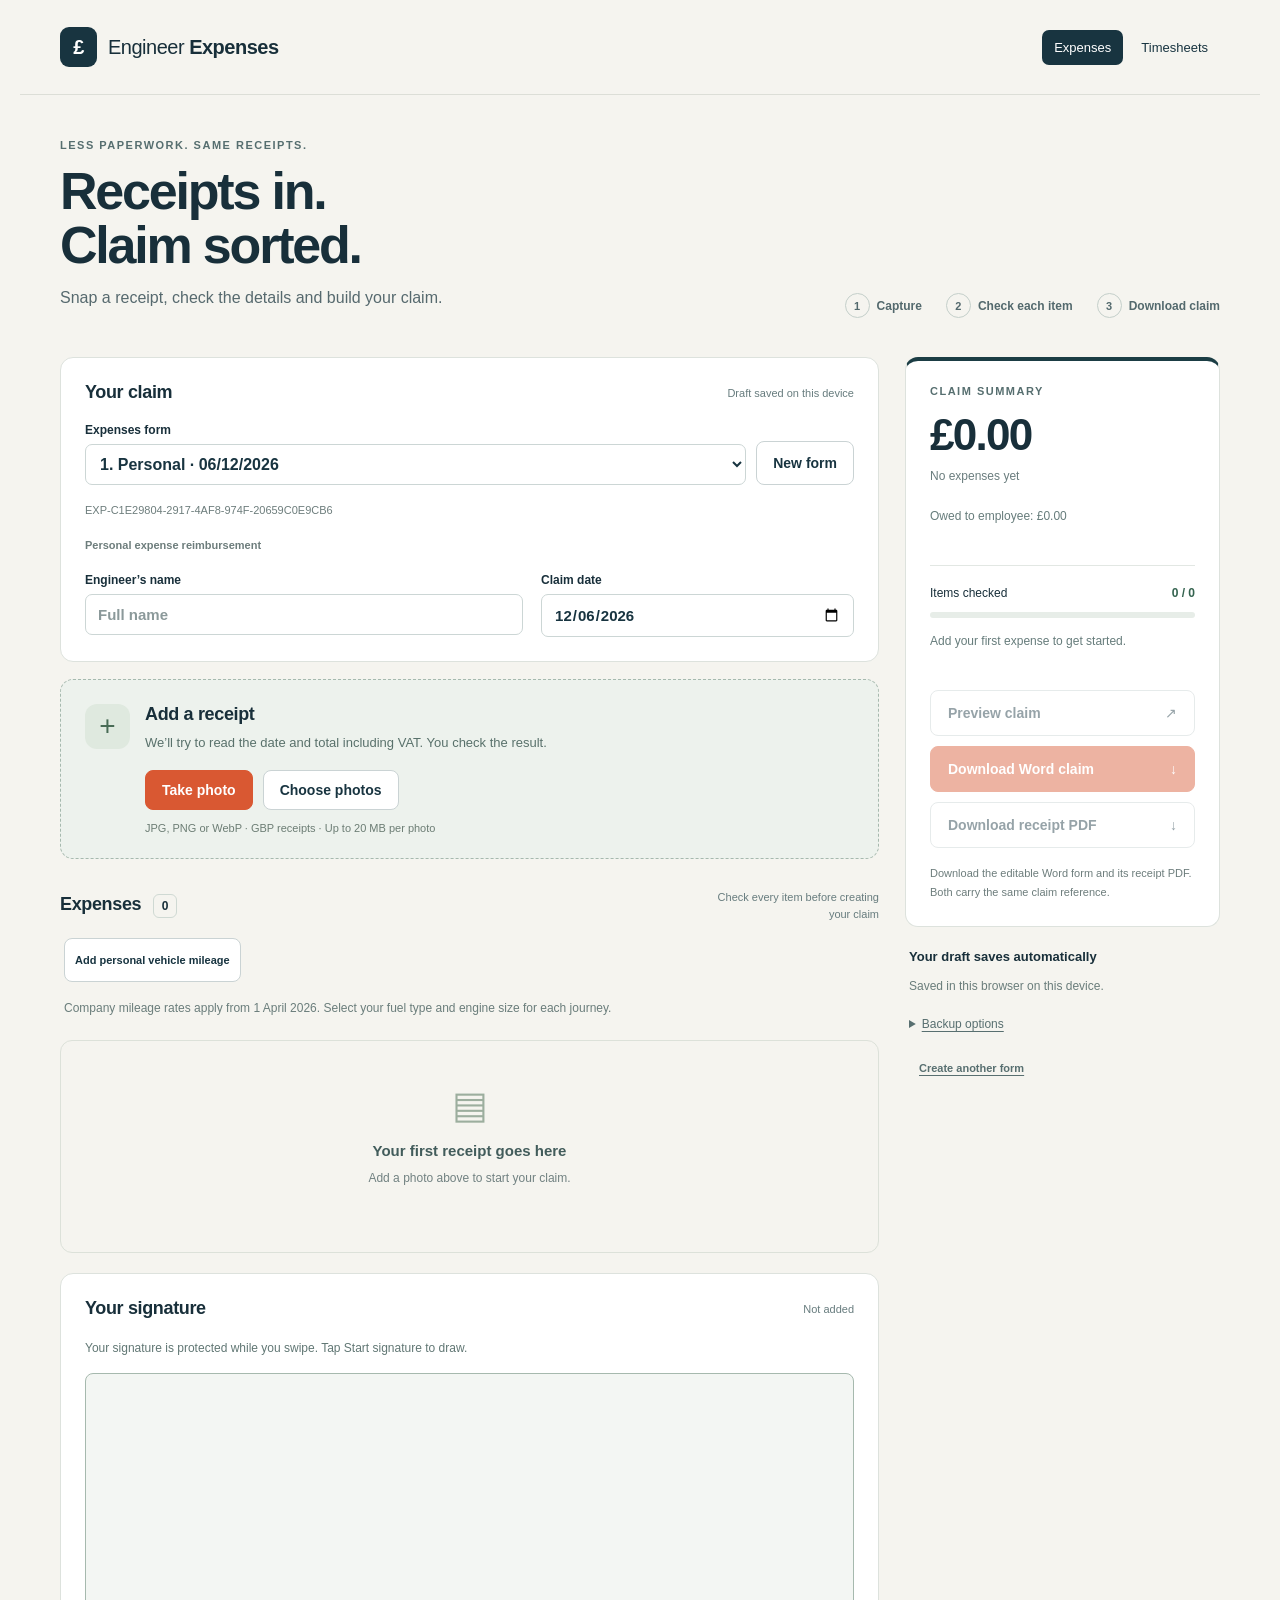
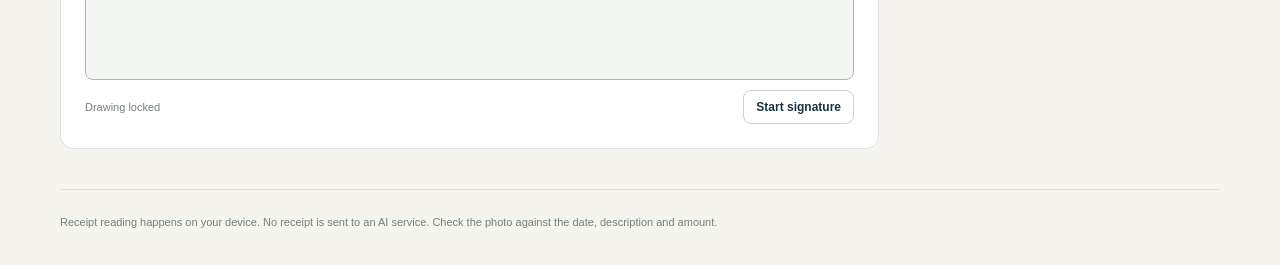
==== commit daff5052: "Lock signature drawing by default and allow safe swipe scrolling" ====
--- a/index.html
+++ b/index.html
@@ -1,6 +1,6 @@
 <!doctype html>
 <html lang="en-GB">
-<head><meta charset="utf-8"><meta name="viewport" content="width=device-width,initial-scale=1,viewport-fit=cover"><meta name="theme-color" content="#172c37"><meta name="apple-mobile-web-app-capable" content="yes"><meta name="apple-mobile-web-app-title" content="Expenses"><meta name="apple-mobile-web-app-status-bar-style" content="default"><title>Engineer Expenses</title><link rel="manifest" href="manifest.webmanifest"><link rel="apple-touch-icon" sizes="180x180" href="icons/icon-180.png"><link rel="icon" type="image/png" sizes="192x192" href="icons/icon-192.png"><link rel="stylesheet" href="style.css?v=vat-1"><script defer src="vendor/tesseract.min.js"></script><script defer src="vendor/jspdf.umd.min.js"></script><script defer src="core.js?v=mileage-rates-1"></script><script defer src="claim-forms.js?v=mileage-rates-1"></script><script defer src="vendor/jszip.min.js"></script><script defer src="claim-export.js?v=mileage-rates-1"></script><script defer src="save-pdf.js"></script><script defer src="app.js?v=mileage-rates-1"></script></head>
+<head><meta charset="utf-8"><meta name="viewport" content="width=device-width,initial-scale=1,viewport-fit=cover"><meta name="theme-color" content="#172c37"><meta name="apple-mobile-web-app-capable" content="yes"><meta name="apple-mobile-web-app-title" content="Expenses"><meta name="apple-mobile-web-app-status-bar-style" content="default"><title>Engineer Expenses</title><link rel="manifest" href="manifest.webmanifest"><link rel="apple-touch-icon" sizes="180x180" href="icons/icon-180.png"><link rel="icon" type="image/png" sizes="192x192" href="icons/icon-192.png"><link rel="stylesheet" href="style.css?v=signature-lock-1"><script defer src="vendor/tesseract.min.js"></script><script defer src="vendor/jspdf.umd.min.js"></script><script defer src="core.js?v=mileage-rates-1"></script><script defer src="claim-forms.js?v=mileage-rates-1"></script><script defer src="vendor/jszip.min.js"></script><script defer src="claim-export.js?v=mileage-rates-1"></script><script defer src="save-pdf.js"></script><script defer src="app.js?v=signature-lock-1"></script></head>
 <body>
 <header><div class="brand"><span class="brand-icon" aria-hidden="true">£</span><span>Engineer <strong>Expenses</strong></span></div><nav class="app-nav" aria-label="App sections"><a href="index.html" aria-current="page">Expenses</a><a href="timesheets.html">Timesheets</a></nav></header>
 <main>
@@ -21,7 +21,7 @@
 </section>
 <section id="mileage-tools" class="draft-tools"><button type="button" id="add-mileage">Add personal vehicle mileage</button><p class="pack-note">Company mileage rates apply from 1 April 2026. Select your fuel type and engine size for each journey.</p></section>
 <div id="empty" class="empty"><div aria-hidden="true">▤</div><h3>Your first receipt goes here</h3><p>Add a photo above to start your claim.</p></div>
-<section class="panel signature-panel"><div class="section-heading"><h2>Your signature</h2><span id="signature-status" role="status">Not added</span></div><p id="signature-help">Draw in the box with your finger or mouse. Your signature will appear on the Word claim form.</p><canvas id="signature-pad" width="1000" height="400" aria-label="Draw your signature here" aria-describedby="signature-help"></canvas><div class="signature-actions"><span>Sign above</span><button id="clear-signature" type="button" disabled>Clear signature</button></div></section>
+<section class="panel signature-panel"><div class="section-heading"><h2>Your signature</h2><span id="signature-status" role="status">Not added</span></div><p id="signature-help">Tap Start signature to draw, then tap Done to lock it. Your signature will appear on the Word claim form.</p><canvas id="signature-pad" width="1000" height="400" class="signature-locked" aria-label="Signature preview, drawing locked" aria-describedby="signature-help"></canvas><div class="signature-actions"><span id="signature-prompt">Drawing locked</span><button id="edit-signature" type="button">Start signature</button><button id="lock-signature" type="button" hidden>Done (lock signature)</button><button id="clear-signature" type="button" hidden disabled>Clear signature</button></div></section>
 </div>
 <aside><section class="panel summary"><p class="eyebrow">CLAIM SUMMARY</p><p class="total" id="total">£0.00</p><p id="items-summary">No expenses yet</p><p id="owed-summary" class="gate"></p><p id="mileage-summary" class="pack-note"></p><div class="divider"></div><div class="check-line"><span>Items checked</span><strong id="checked-count">0 / 0</strong></div><progress id="checked-progress" max="1" value="0"></progress><p id="gate-message" class="gate">Add your first receipt to get started.</p><button class="create" id="preview-claim" disabled>Preview claim <span aria-hidden="true">↗</span></button><button class="primary create" id="create-claim" disabled>Download Word claim <span aria-hidden="true">↓</span></button><button class="create" id="download-receipts" disabled>Download receipt PDF <span aria-hidden="true">↓</span></button><p class="pack-note">Download the editable Word form and its receipt PDF. Both carry the same claim reference.</p></section>
 <section class="draft-tools"><h3>Your draft saves automatically</h3><p>Saved in this browser on this device.</p><details><summary class="text-button">Backup options</summary><p>Save a copy of all your forms, or import an earlier backup as additional forms.</p><div><button id="backup">Export all forms backup</button> <button id="restore">Import backup</button></div><input hidden type="file" id="backup-file" accept="application/json,.json"></details><button id="new-claim" class="text-button">Create another form</button></section></aside>
--- a/style.css
+++ b/style.css
@@ -70,3 +70,5 @@
 }
 
 .vat-options{margin:0;min-width:0;border:1px solid #ccd6d8;border-radius:12px;padding:12px}.vat-options legend{padding:0 5px;font-weight:700}.vat-buttons{display:flex;flex-wrap:wrap;gap:8px}.vat-buttons button{flex:1;min-width:100px;padding:12px 8px;border:1px solid #a9b9be;background:#fff;color:#183440}.vat-buttons button[aria-pressed="true"]{background:#183440;color:#fff;border-color:#183440}.custom-vat{margin-top:12px}.vat-breakdown{font-size:13px;margin:10px 0 0}.vat-options.missing-field{border:2px solid #b9271a}.custom-vat[hidden]{display:none}
+
+#signature-pad.signature-locked{touch-action:pan-y;cursor:default;border-style:solid;background:#f3f6f3}.signature-actions button[hidden]{display:none}
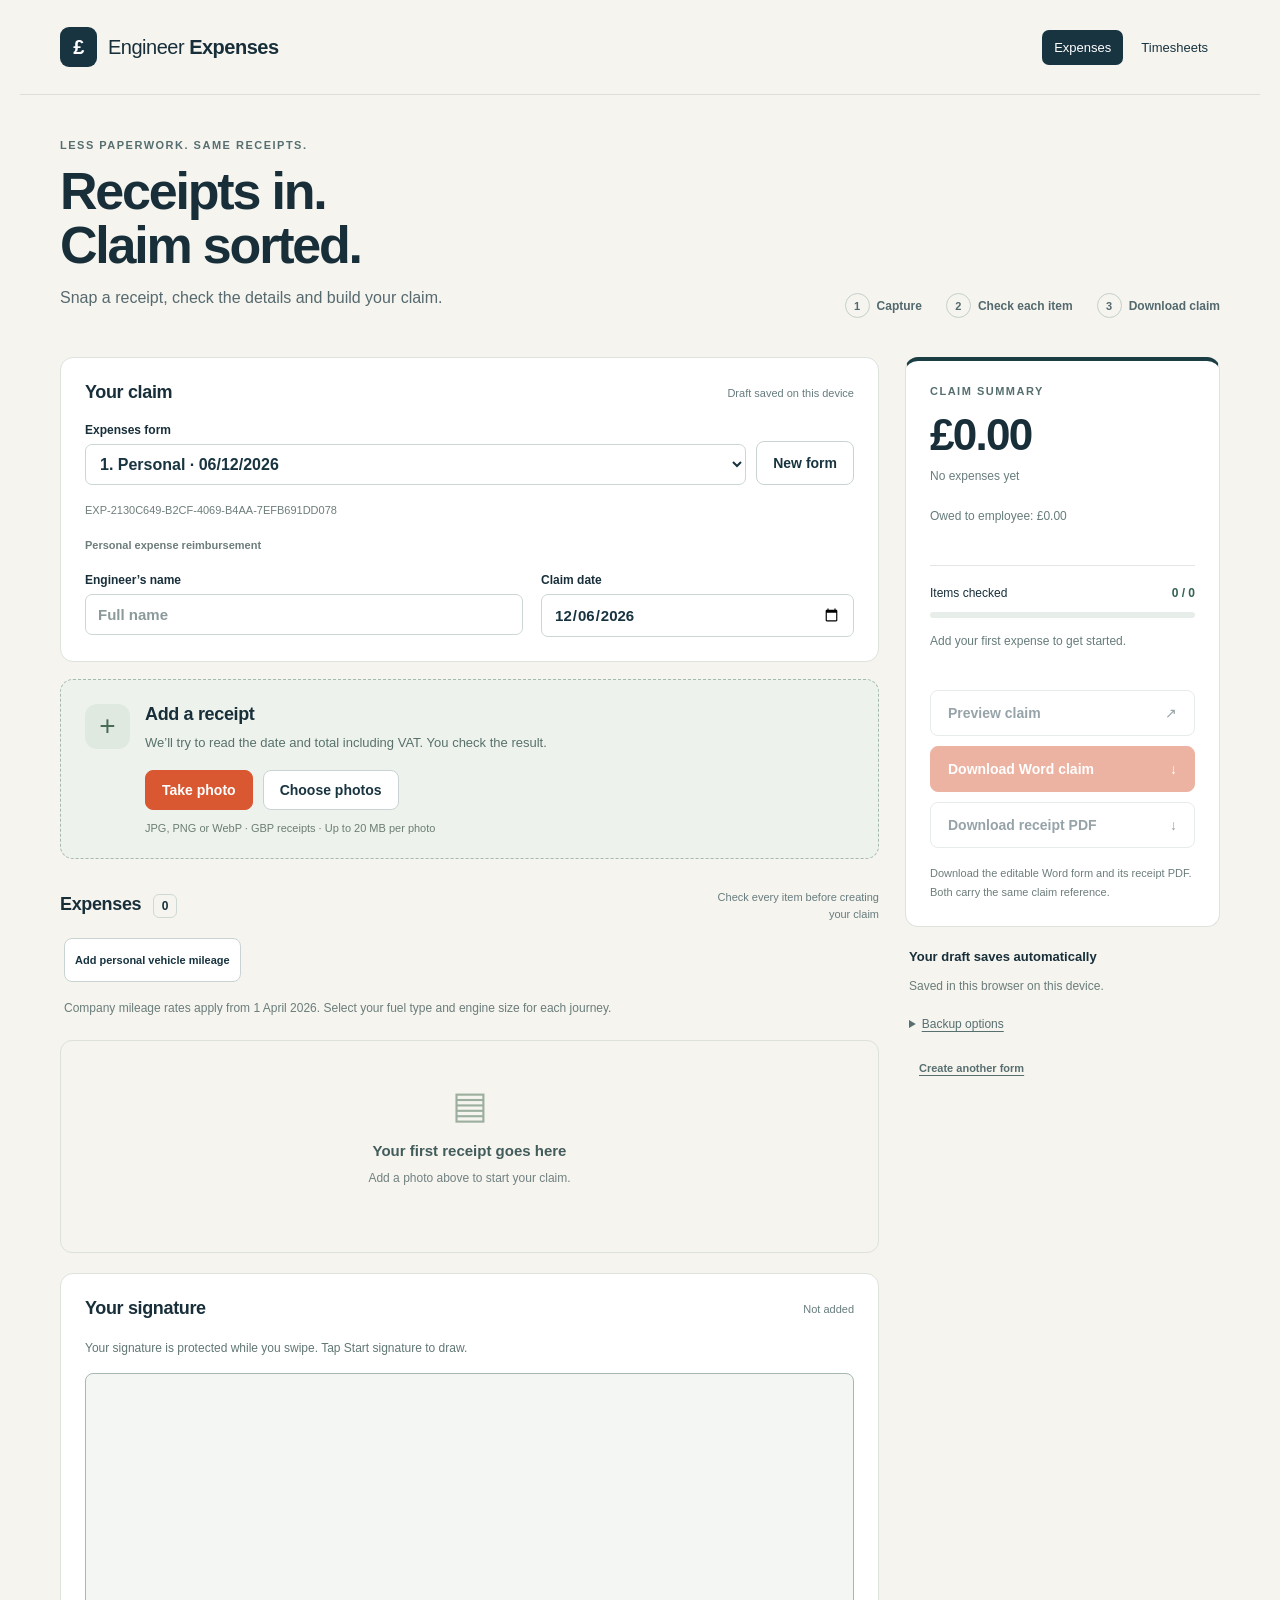
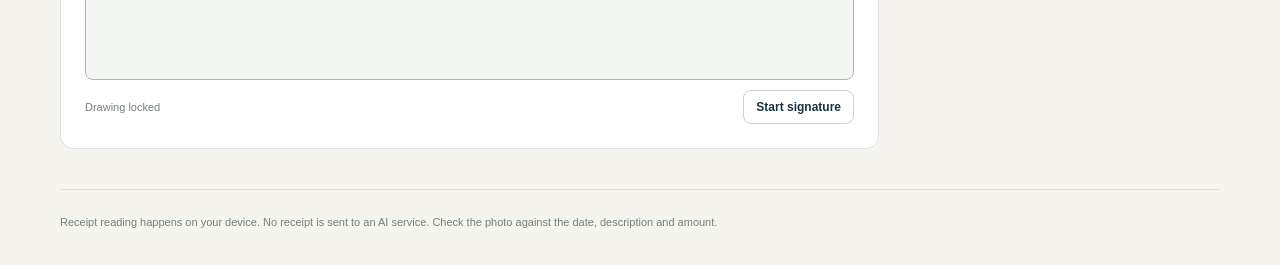
==== commit eb526eee: "Warn before adding duplicate receipt photos to the current claim" ====
--- a/index.html
+++ b/index.html
@@ -1,6 +1,6 @@
 <!doctype html>
 <html lang="en-GB">
-<head><meta charset="utf-8"><meta name="viewport" content="width=device-width,initial-scale=1,viewport-fit=cover"><meta name="theme-color" content="#172c37"><meta name="apple-mobile-web-app-capable" content="yes"><meta name="apple-mobile-web-app-title" content="Expenses"><meta name="apple-mobile-web-app-status-bar-style" content="default"><title>Engineer Expenses</title><link rel="manifest" href="manifest.webmanifest"><link rel="apple-touch-icon" sizes="180x180" href="icons/icon-180.png"><link rel="icon" type="image/png" sizes="192x192" href="icons/icon-192.png"><link rel="stylesheet" href="style.css?v=signature-lock-1"><script defer src="vendor/tesseract.min.js"></script><script defer src="vendor/jspdf.umd.min.js"></script><script defer src="core.js?v=mileage-rates-1"></script><script defer src="claim-forms.js?v=mileage-rates-1"></script><script defer src="vendor/jszip.min.js"></script><script defer src="claim-export.js?v=mileage-rates-1"></script><script defer src="save-pdf.js"></script><script defer src="app.js?v=signature-lock-1"></script></head>
+<head><meta charset="utf-8"><meta name="viewport" content="width=device-width,initial-scale=1,viewport-fit=cover"><meta name="theme-color" content="#172c37"><meta name="apple-mobile-web-app-capable" content="yes"><meta name="apple-mobile-web-app-title" content="Expenses"><meta name="apple-mobile-web-app-status-bar-style" content="default"><title>Engineer Expenses</title><link rel="manifest" href="manifest.webmanifest"><link rel="apple-touch-icon" sizes="180x180" href="icons/icon-180.png"><link rel="icon" type="image/png" sizes="192x192" href="icons/icon-192.png"><link rel="stylesheet" href="style.css?v=duplicates-1"><script defer src="vendor/tesseract.min.js"></script><script defer src="vendor/jspdf.umd.min.js"></script><script defer src="core.js?v=mileage-rates-1"></script><script defer src="claim-forms.js?v=mileage-rates-1"></script><script defer src="vendor/jszip.min.js"></script><script defer src="claim-export.js?v=mileage-rates-1"></script><script defer src="save-pdf.js"></script><script defer src="receipt-duplicates.js?v=duplicates-1"></script><script defer src="app.js?v=duplicates-1"></script></head>
 <body>
 <header><div class="brand"><span class="brand-icon" aria-hidden="true">£</span><span>Engineer <strong>Expenses</strong></span></div><nav class="app-nav" aria-label="App sections"><a href="index.html" aria-current="page">Expenses</a><a href="timesheets.html">Timesheets</a></nav></header>
 <main>
@@ -33,5 +33,5 @@
 <dialog id="save-dialog"><div class="dialog-heading"><h2>Save your file</h2><button id="close-save">Close</button></div><p id="save-file-name"></p><p id="save-instructions">Tap Save file. On iPhone, choose Save to Files, choose a folder and tap Save.</p><button class="primary" id="save-file">Save file</button><p id="save-result" role="status"></p></dialog>
 <dialog id="form-dialog"><form id="new-form-fields"><div class="dialog-heading"><h2>New expenses form</h2><button type="button" id="close-form">Close</button></div><label>Form type<select id="new-form-type"><option value="personal">Personal expense reimbursement</option><option value="card">Company credit card expenditure</option></select></label><p>Your existing forms stay available in the form list.</p><button class="primary" type="submit">Create form</button></form></dialog>
 <dialog id="mileage-dialog"><form id="mileage-fields"><div class="dialog-heading"><h2>Personal vehicle mileage</h2><button type="button" id="close-mileage">Close</button></div><label>Date<input id="mileage-date" type="date" required></label><label>Journey details / Notes<input id="mileage-notes" maxlength="160" required placeholder="From, to and work purpose"></label><label>Distance travelled (miles)<input id="mileage-miles" type="text" inputmode="decimal" required placeholder="e.g. 24.5"></label><label>Fuel type<select id="mileage-fuel" required><option value="">Select fuel type</option><option value="petrol">Petrol</option><option value="diesel">Diesel</option></select></label><label>Engine size<select id="mileage-engine-band" required><option value="">Select engine size</option><option value="small">1600cc or less</option><option value="medium">1601cc to 2000cc</option><option value="large">Over 2000cc</option></select></label><p id="mileage-payment" class="pack-note"></p><label class="check"><input id="personal-vehicle" type="checkbox" required>I used my own personal vehicle for this work journey.</label><p id="mileage-error" role="alert"></p><button class="primary" type="submit">Add mileage</button></form></dialog>
-</body></html>
+<dialog id="duplicate-dialog" aria-labelledby="duplicate-title"><form method="dialog"><h2 id="duplicate-title">Possible duplicate receipt</h2><p>This photo looks like a receipt already in this form. Keep it anyway?</p><p id="duplicate-receipt-label"></p><div class="duplicate-photos"><figure><figcaption>Already added</figcaption><img id="duplicate-existing-photo" alt="Existing receipt photo"></figure><figure><figcaption>New photo</figcaption><img id="duplicate-new-photo" alt="Photo being uploaded"></figure></div><div class="duplicate-actions"><button value="skip" autofocus>Skip duplicate</button><button value="keep">Keep both</button></div></form></dialog></body></html>
 
--- a/style.css
+++ b/style.css
@@ -72,3 +72,5 @@
 .vat-options{margin:0;min-width:0;border:1px solid #ccd6d8;border-radius:12px;padding:12px}.vat-options legend{padding:0 5px;font-weight:700}.vat-buttons{display:flex;flex-wrap:wrap;gap:8px}.vat-buttons button{flex:1;min-width:100px;padding:12px 8px;border:1px solid #a9b9be;background:#fff;color:#183440}.vat-buttons button[aria-pressed="true"]{background:#183440;color:#fff;border-color:#183440}.custom-vat{margin-top:12px}.vat-breakdown{font-size:13px;margin:10px 0 0}.vat-options.missing-field{border:2px solid #b9271a}.custom-vat[hidden]{display:none}
 
 #signature-pad.signature-locked{touch-action:pan-y;cursor:default;border-style:solid;background:#f3f6f3}.signature-actions button[hidden]{display:none}
+
+#duplicate-dialog{width:min(94vw,700px)}.duplicate-photos{display:grid;grid-template-columns:minmax(0,1fr) minmax(0,1fr);gap:12px}.duplicate-photos figure{margin:0;min-width:0}.duplicate-photos figcaption{font-size:13px;font-weight:700;margin-bottom:8px}.duplicate-photos img{width:100%;height:240px;object-fit:contain;background:#f5f5ef}.duplicate-actions{display:flex;justify-content:flex-end;gap:10px;margin-top:20px}.duplicate-actions button{min-height:44px}
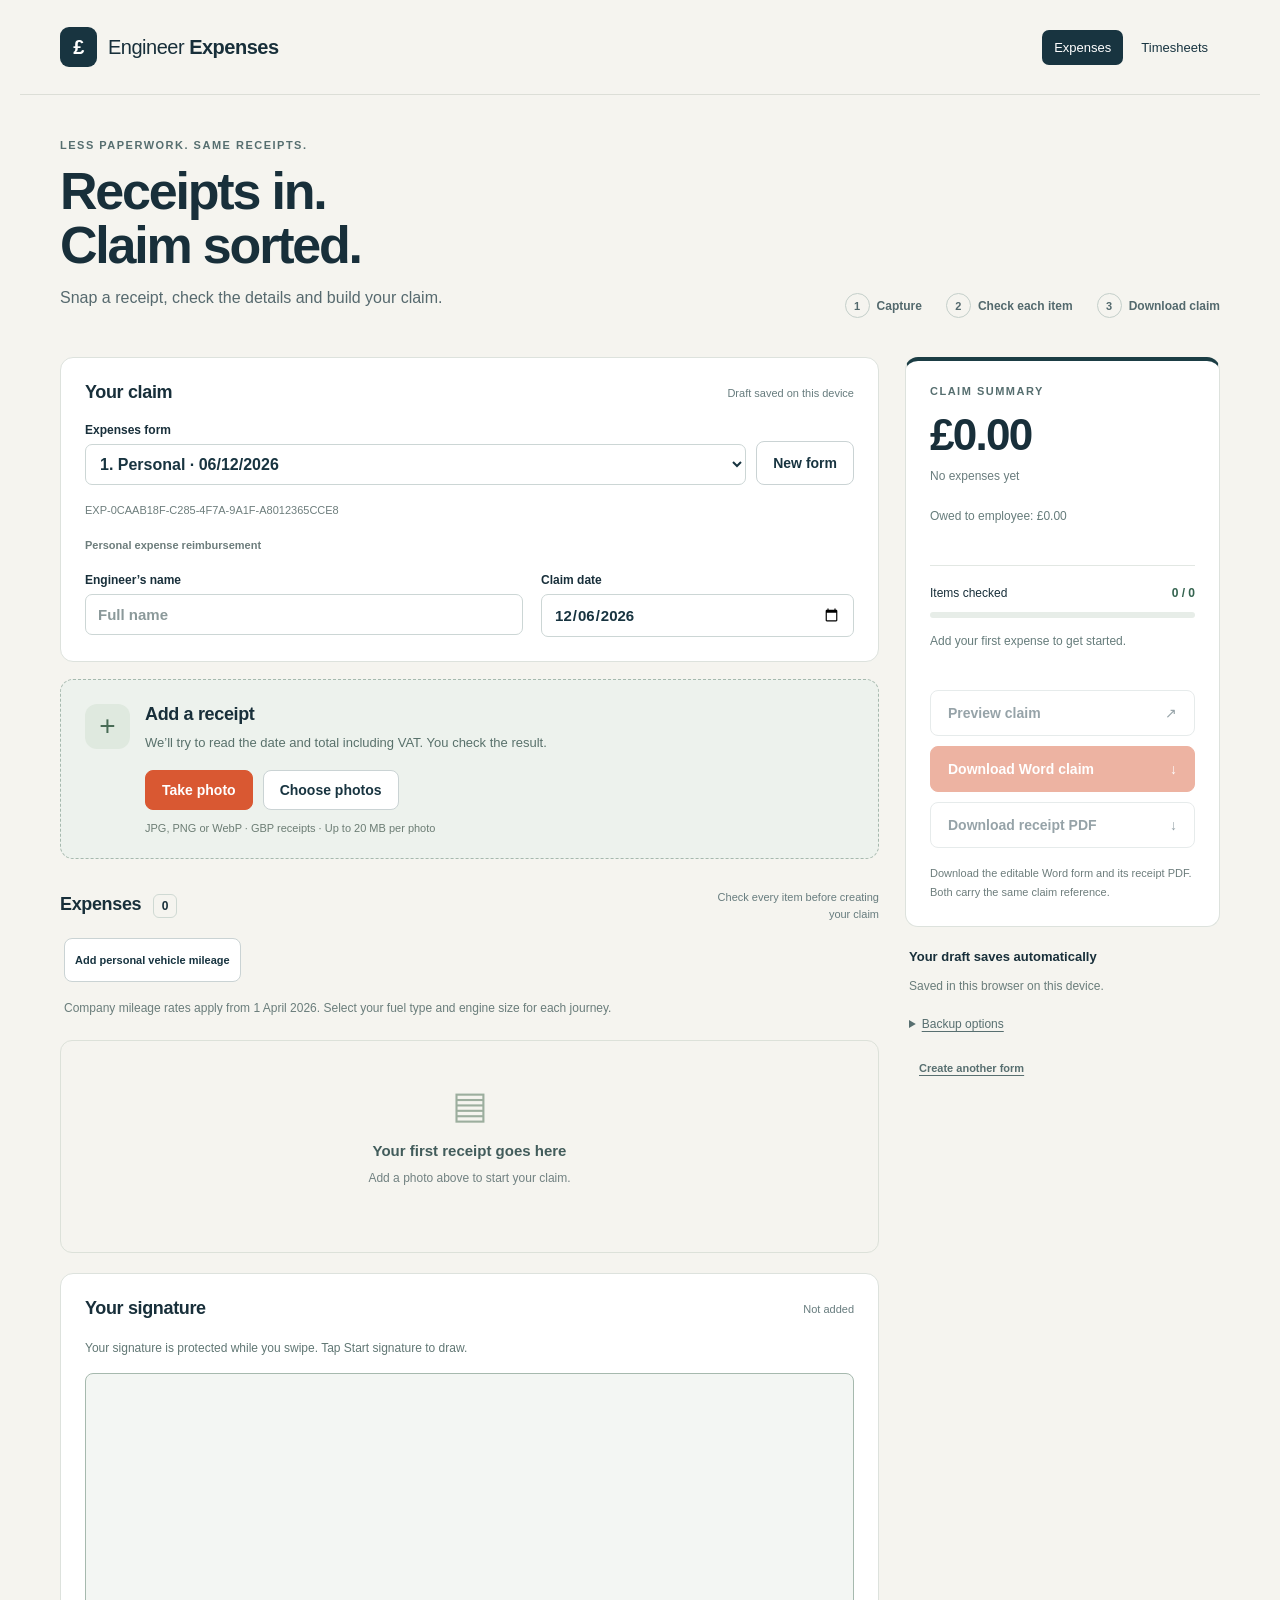
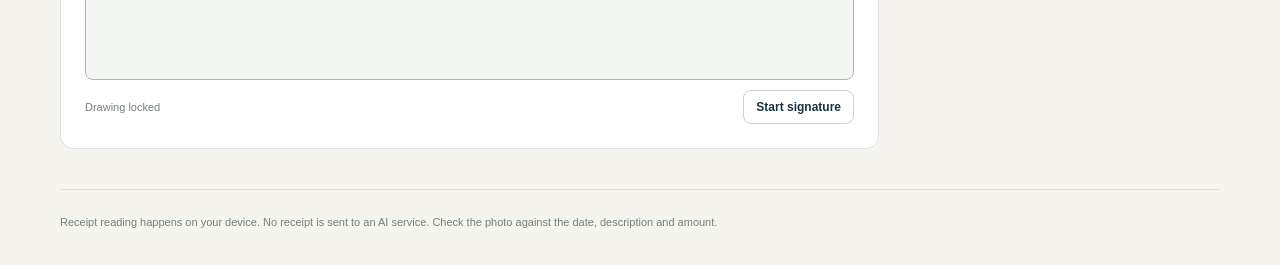
==== commit 392fb681: "Standardise Word claim tables at a fixed page width and disable AutoFit" ====
--- a/index.html
+++ b/index.html
@@ -1,6 +1,6 @@
 <!doctype html>
 <html lang="en-GB">
-<head><meta charset="utf-8"><meta name="viewport" content="width=device-width,initial-scale=1,viewport-fit=cover"><meta name="theme-color" content="#172c37"><meta name="apple-mobile-web-app-capable" content="yes"><meta name="apple-mobile-web-app-title" content="Expenses"><meta name="apple-mobile-web-app-status-bar-style" content="default"><title>Engineer Expenses</title><link rel="manifest" href="manifest.webmanifest"><link rel="apple-touch-icon" sizes="180x180" href="icons/icon-180.png"><link rel="icon" type="image/png" sizes="192x192" href="icons/icon-192.png"><link rel="stylesheet" href="style.css?v=duplicates-1"><script defer src="vendor/tesseract.min.js"></script><script defer src="vendor/jspdf.umd.min.js"></script><script defer src="core.js?v=mileage-rates-1"></script><script defer src="claim-forms.js?v=mileage-rates-1"></script><script defer src="vendor/jszip.min.js"></script><script defer src="claim-export.js?v=mileage-rates-1"></script><script defer src="save-pdf.js"></script><script defer src="receipt-duplicates.js?v=duplicates-1"></script><script defer src="app.js?v=duplicates-1"></script></head>
+<head><meta charset="utf-8"><meta name="viewport" content="width=device-width,initial-scale=1,viewport-fit=cover"><meta name="theme-color" content="#172c37"><meta name="apple-mobile-web-app-capable" content="yes"><meta name="apple-mobile-web-app-title" content="Expenses"><meta name="apple-mobile-web-app-status-bar-style" content="default"><title>Engineer Expenses</title><link rel="manifest" href="manifest.webmanifest"><link rel="apple-touch-icon" sizes="180x180" href="icons/icon-180.png"><link rel="icon" type="image/png" sizes="192x192" href="icons/icon-192.png"><link rel="stylesheet" href="style.css?v=duplicates-1"><script defer src="vendor/tesseract.min.js"></script><script defer src="vendor/jspdf.umd.min.js"></script><script defer src="core.js?v=mileage-rates-1"></script><script defer src="claim-forms.js?v=mileage-rates-1"></script><script defer src="vendor/jszip.min.js"></script><script defer src="claim-export.js?v=fixed-width-1"></script><script defer src="save-pdf.js"></script><script defer src="receipt-duplicates.js?v=duplicates-1"></script><script defer src="app.js?v=duplicates-1"></script></head>
 <body>
 <header><div class="brand"><span class="brand-icon" aria-hidden="true">£</span><span>Engineer <strong>Expenses</strong></span></div><nav class="app-nav" aria-label="App sections"><a href="index.html" aria-current="page">Expenses</a><a href="timesheets.html">Timesheets</a></nav></header>
 <main>
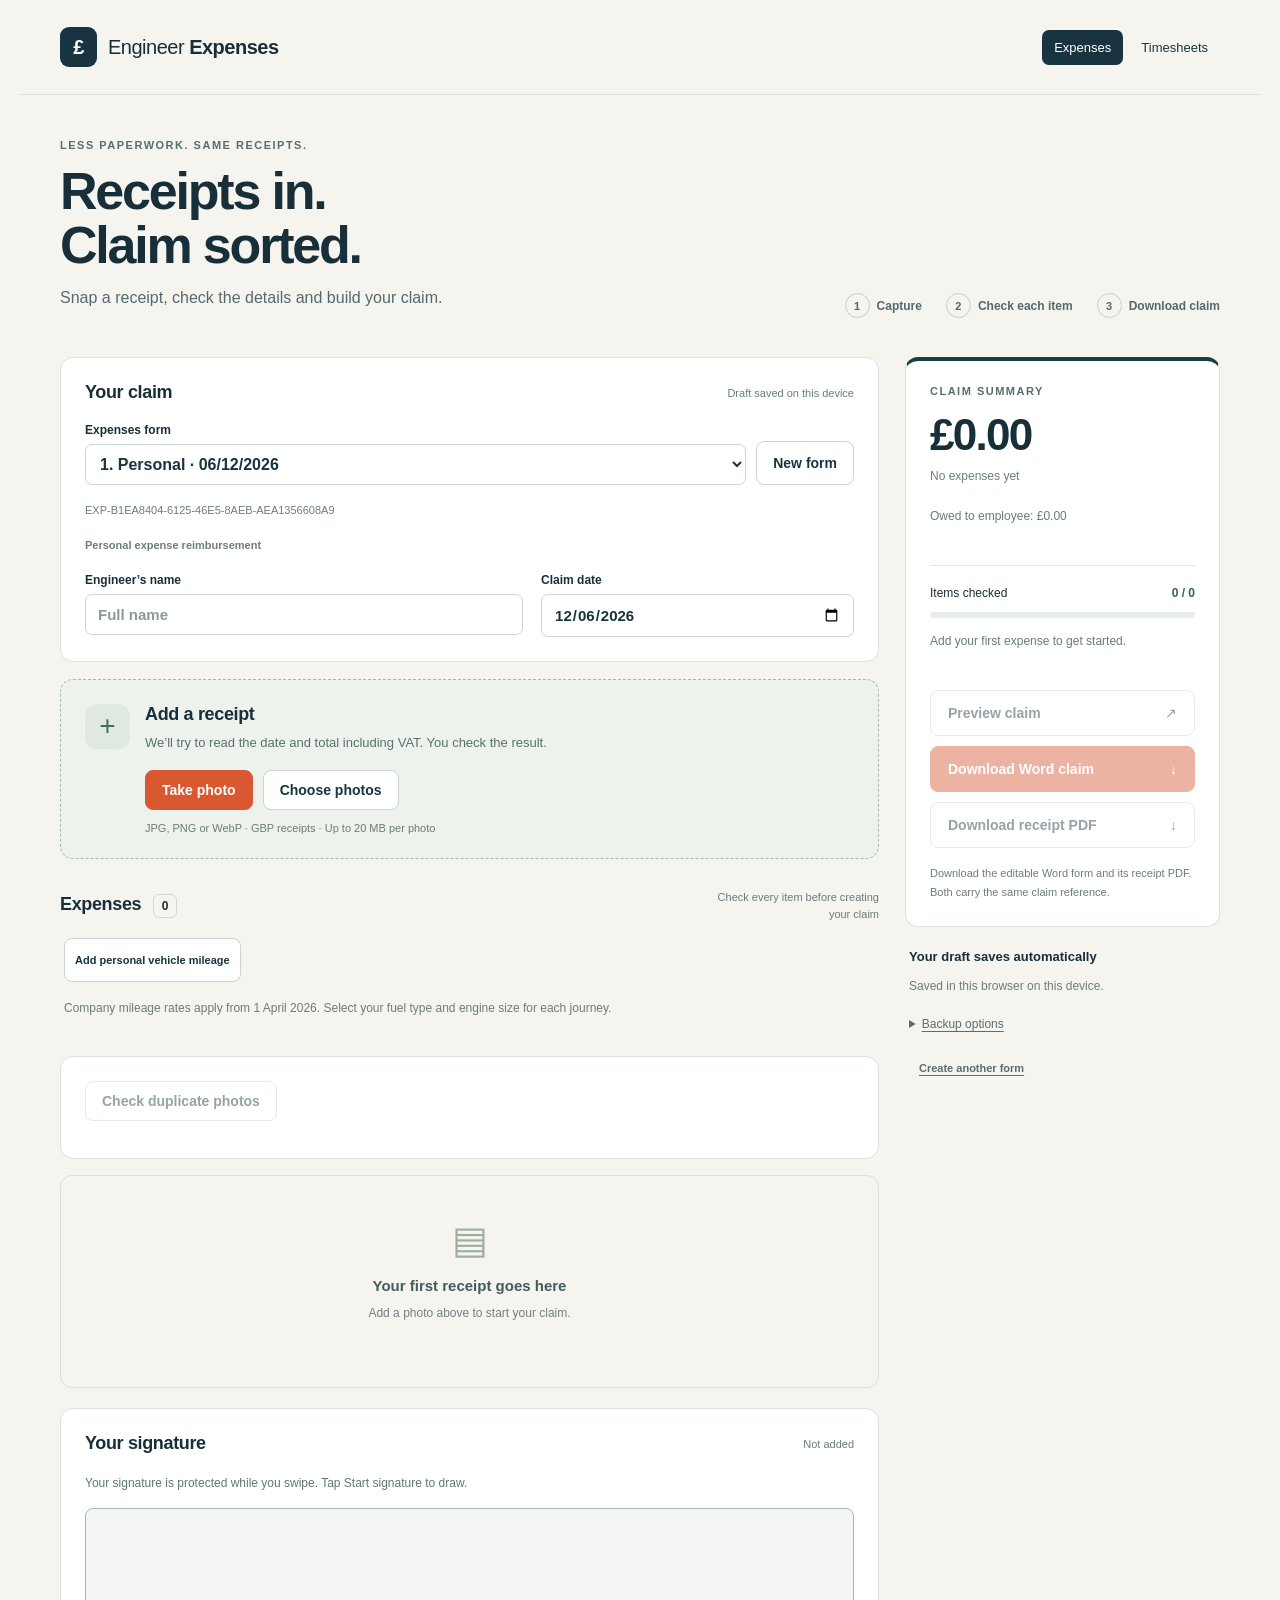
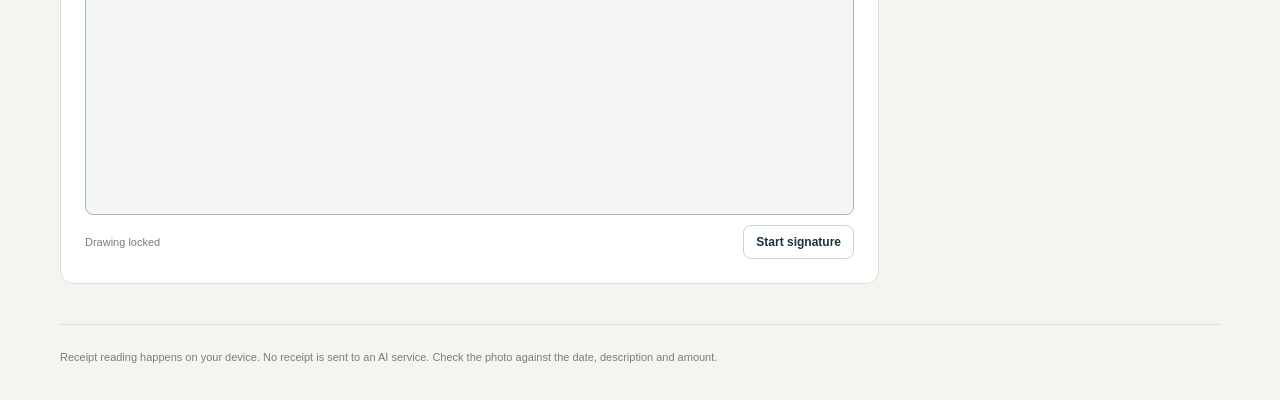
==== commit edb35a83: "Match sparse receipt screenshots and scan saved claims including checked receipts" ====
--- a/index.html
+++ b/index.html
@@ -1,6 +1,6 @@
 <!doctype html>
 <html lang="en-GB">
-<head><meta charset="utf-8"><meta name="viewport" content="width=device-width,initial-scale=1,viewport-fit=cover"><meta name="theme-color" content="#172c37"><meta name="apple-mobile-web-app-capable" content="yes"><meta name="apple-mobile-web-app-title" content="Expenses"><meta name="apple-mobile-web-app-status-bar-style" content="default"><title>Engineer Expenses</title><link rel="manifest" href="manifest.webmanifest"><link rel="apple-touch-icon" sizes="180x180" href="icons/icon-180.png"><link rel="icon" type="image/png" sizes="192x192" href="icons/icon-192.png"><link rel="stylesheet" href="style.css?v=duplicates-1"><script defer src="vendor/tesseract.min.js"></script><script defer src="vendor/jspdf.umd.min.js"></script><script defer src="core.js?v=mileage-rates-1"></script><script defer src="claim-forms.js?v=mileage-rates-1"></script><script defer src="vendor/jszip.min.js"></script><script defer src="claim-export.js?v=fixed-width-1"></script><script defer src="save-pdf.js"></script><script defer src="receipt-duplicates.js?v=duplicates-1"></script><script defer src="app.js?v=duplicates-1"></script></head>
+<head><meta charset="utf-8"><meta name="viewport" content="width=device-width,initial-scale=1,viewport-fit=cover"><meta name="theme-color" content="#172c37"><meta name="apple-mobile-web-app-capable" content="yes"><meta name="apple-mobile-web-app-title" content="Expenses"><meta name="apple-mobile-web-app-status-bar-style" content="default"><title>Engineer Expenses</title><link rel="manifest" href="manifest.webmanifest"><link rel="apple-touch-icon" sizes="180x180" href="icons/icon-180.png"><link rel="icon" type="image/png" sizes="192x192" href="icons/icon-192.png"><link rel="stylesheet" href="style.css?v=duplicates-2"><script defer src="vendor/tesseract.min.js"></script><script defer src="vendor/jspdf.umd.min.js"></script><script defer src="core.js?v=mileage-rates-1"></script><script defer src="claim-forms.js?v=mileage-rates-1"></script><script defer src="vendor/jszip.min.js"></script><script defer src="claim-export.js?v=fixed-width-1"></script><script defer src="save-pdf.js"></script><script defer src="receipt-duplicates.js?v=duplicates-2"></script><script defer src="app.js?v=duplicates-2"></script></head>
 <body>
 <header><div class="brand"><span class="brand-icon" aria-hidden="true">£</span><span>Engineer <strong>Expenses</strong></span></div><nav class="app-nav" aria-label="App sections"><a href="index.html" aria-current="page">Expenses</a><a href="timesheets.html">Timesheets</a></nav></header>
 <main>
@@ -20,7 +20,7 @@
 <div class="receipt-add-buttons"><button type="button" class="primary" id="another-camera">Take photo</button><button type="button" id="another-upload">Choose photos</button></div>
 </section>
 <section id="mileage-tools" class="draft-tools"><button type="button" id="add-mileage">Add personal vehicle mileage</button><p class="pack-note">Company mileage rates apply from 1 April 2026. Select your fuel type and engine size for each journey.</p></section>
-<div id="empty" class="empty"><div aria-hidden="true">▤</div><h3>Your first receipt goes here</h3><p>Add a photo above to start your claim.</p></div>
+<section class="panel duplicate-checks"><button type="button" id="scan-duplicates">Check duplicate photos</button><p id="duplicate-scan-status" role="status"></p><ul id="duplicate-results"></ul></section><div id="empty" class="empty"><div aria-hidden="true">▤</div><h3>Your first receipt goes here</h3><p>Add a photo above to start your claim.</p></div>
 <section class="panel signature-panel"><div class="section-heading"><h2>Your signature</h2><span id="signature-status" role="status">Not added</span></div><p id="signature-help">Tap Start signature to draw, then tap Done to lock it. Your signature will appear on the Word claim form.</p><canvas id="signature-pad" width="1000" height="400" class="signature-locked" aria-label="Signature preview, drawing locked" aria-describedby="signature-help"></canvas><div class="signature-actions"><span id="signature-prompt">Drawing locked</span><button id="edit-signature" type="button">Start signature</button><button id="lock-signature" type="button" hidden>Done (lock signature)</button><button id="clear-signature" type="button" hidden disabled>Clear signature</button></div></section>
 </div>
 <aside><section class="panel summary"><p class="eyebrow">CLAIM SUMMARY</p><p class="total" id="total">£0.00</p><p id="items-summary">No expenses yet</p><p id="owed-summary" class="gate"></p><p id="mileage-summary" class="pack-note"></p><div class="divider"></div><div class="check-line"><span>Items checked</span><strong id="checked-count">0 / 0</strong></div><progress id="checked-progress" max="1" value="0"></progress><p id="gate-message" class="gate">Add your first receipt to get started.</p><button class="create" id="preview-claim" disabled>Preview claim <span aria-hidden="true">↗</span></button><button class="primary create" id="create-claim" disabled>Download Word claim <span aria-hidden="true">↓</span></button><button class="create" id="download-receipts" disabled>Download receipt PDF <span aria-hidden="true">↓</span></button><p class="pack-note">Download the editable Word form and its receipt PDF. Both carry the same claim reference.</p></section>
@@ -33,5 +33,5 @@
 <dialog id="save-dialog"><div class="dialog-heading"><h2>Save your file</h2><button id="close-save">Close</button></div><p id="save-file-name"></p><p id="save-instructions">Tap Save file. On iPhone, choose Save to Files, choose a folder and tap Save.</p><button class="primary" id="save-file">Save file</button><p id="save-result" role="status"></p></dialog>
 <dialog id="form-dialog"><form id="new-form-fields"><div class="dialog-heading"><h2>New expenses form</h2><button type="button" id="close-form">Close</button></div><label>Form type<select id="new-form-type"><option value="personal">Personal expense reimbursement</option><option value="card">Company credit card expenditure</option></select></label><p>Your existing forms stay available in the form list.</p><button class="primary" type="submit">Create form</button></form></dialog>
 <dialog id="mileage-dialog"><form id="mileage-fields"><div class="dialog-heading"><h2>Personal vehicle mileage</h2><button type="button" id="close-mileage">Close</button></div><label>Date<input id="mileage-date" type="date" required></label><label>Journey details / Notes<input id="mileage-notes" maxlength="160" required placeholder="From, to and work purpose"></label><label>Distance travelled (miles)<input id="mileage-miles" type="text" inputmode="decimal" required placeholder="e.g. 24.5"></label><label>Fuel type<select id="mileage-fuel" required><option value="">Select fuel type</option><option value="petrol">Petrol</option><option value="diesel">Diesel</option></select></label><label>Engine size<select id="mileage-engine-band" required><option value="">Select engine size</option><option value="small">1600cc or less</option><option value="medium">1601cc to 2000cc</option><option value="large">Over 2000cc</option></select></label><p id="mileage-payment" class="pack-note"></p><label class="check"><input id="personal-vehicle" type="checkbox" required>I used my own personal vehicle for this work journey.</label><p id="mileage-error" role="alert"></p><button class="primary" type="submit">Add mileage</button></form></dialog>
-<dialog id="duplicate-dialog" aria-labelledby="duplicate-title"><form method="dialog"><h2 id="duplicate-title">Possible duplicate receipt</h2><p>This photo looks like a receipt already in this form. Keep it anyway?</p><p id="duplicate-receipt-label"></p><div class="duplicate-photos"><figure><figcaption>Already added</figcaption><img id="duplicate-existing-photo" alt="Existing receipt photo"></figure><figure><figcaption>New photo</figcaption><img id="duplicate-new-photo" alt="Photo being uploaded"></figure></div><div class="duplicate-actions"><button value="skip" autofocus>Skip duplicate</button><button value="keep">Keep both</button></div></form></dialog></body></html>
+<dialog id="duplicate-dialog" aria-labelledby="duplicate-title"><form method="dialog"><h2 id="duplicate-title">Possible duplicate receipt</h2><p id="duplicate-explanation">This photo looks like a receipt already in this form. Keep it anyway?</p><p id="duplicate-receipt-label"></p><div class="duplicate-photos"><figure><figcaption>Already added</figcaption><img id="duplicate-existing-photo" alt="Existing receipt photo"></figure><figure><figcaption>New photo</figcaption><img id="duplicate-new-photo" alt="Photo being uploaded"></figure></div><div class="duplicate-actions"><button id="duplicate-skip" value="skip" autofocus>Skip duplicate</button><button id="duplicate-keep" value="keep">Keep both</button></div></form></dialog></body></html>
 
--- a/style.css
+++ b/style.css
@@ -74,3 +74,5 @@
 #signature-pad.signature-locked{touch-action:pan-y;cursor:default;border-style:solid;background:#f3f6f3}.signature-actions button[hidden]{display:none}
 
 #duplicate-dialog{width:min(94vw,700px)}.duplicate-photos{display:grid;grid-template-columns:minmax(0,1fr) minmax(0,1fr);gap:12px}.duplicate-photos figure{margin:0;min-width:0}.duplicate-photos figcaption{font-size:13px;font-weight:700;margin-bottom:8px}.duplicate-photos img{width:100%;height:240px;object-fit:contain;background:#f5f5ef}.duplicate-actions{display:flex;justify-content:flex-end;gap:10px;margin-top:20px}.duplicate-actions button{min-height:44px}
+
+.duplicate-checks{margin:16px 0}.duplicate-checks p{font-size:13px;line-height:1.5}.duplicate-checks ul{list-style:none;margin:0;padding:0}.duplicate-checks li{margin-top:8px}.duplicate-actions button[hidden]{display:none}
